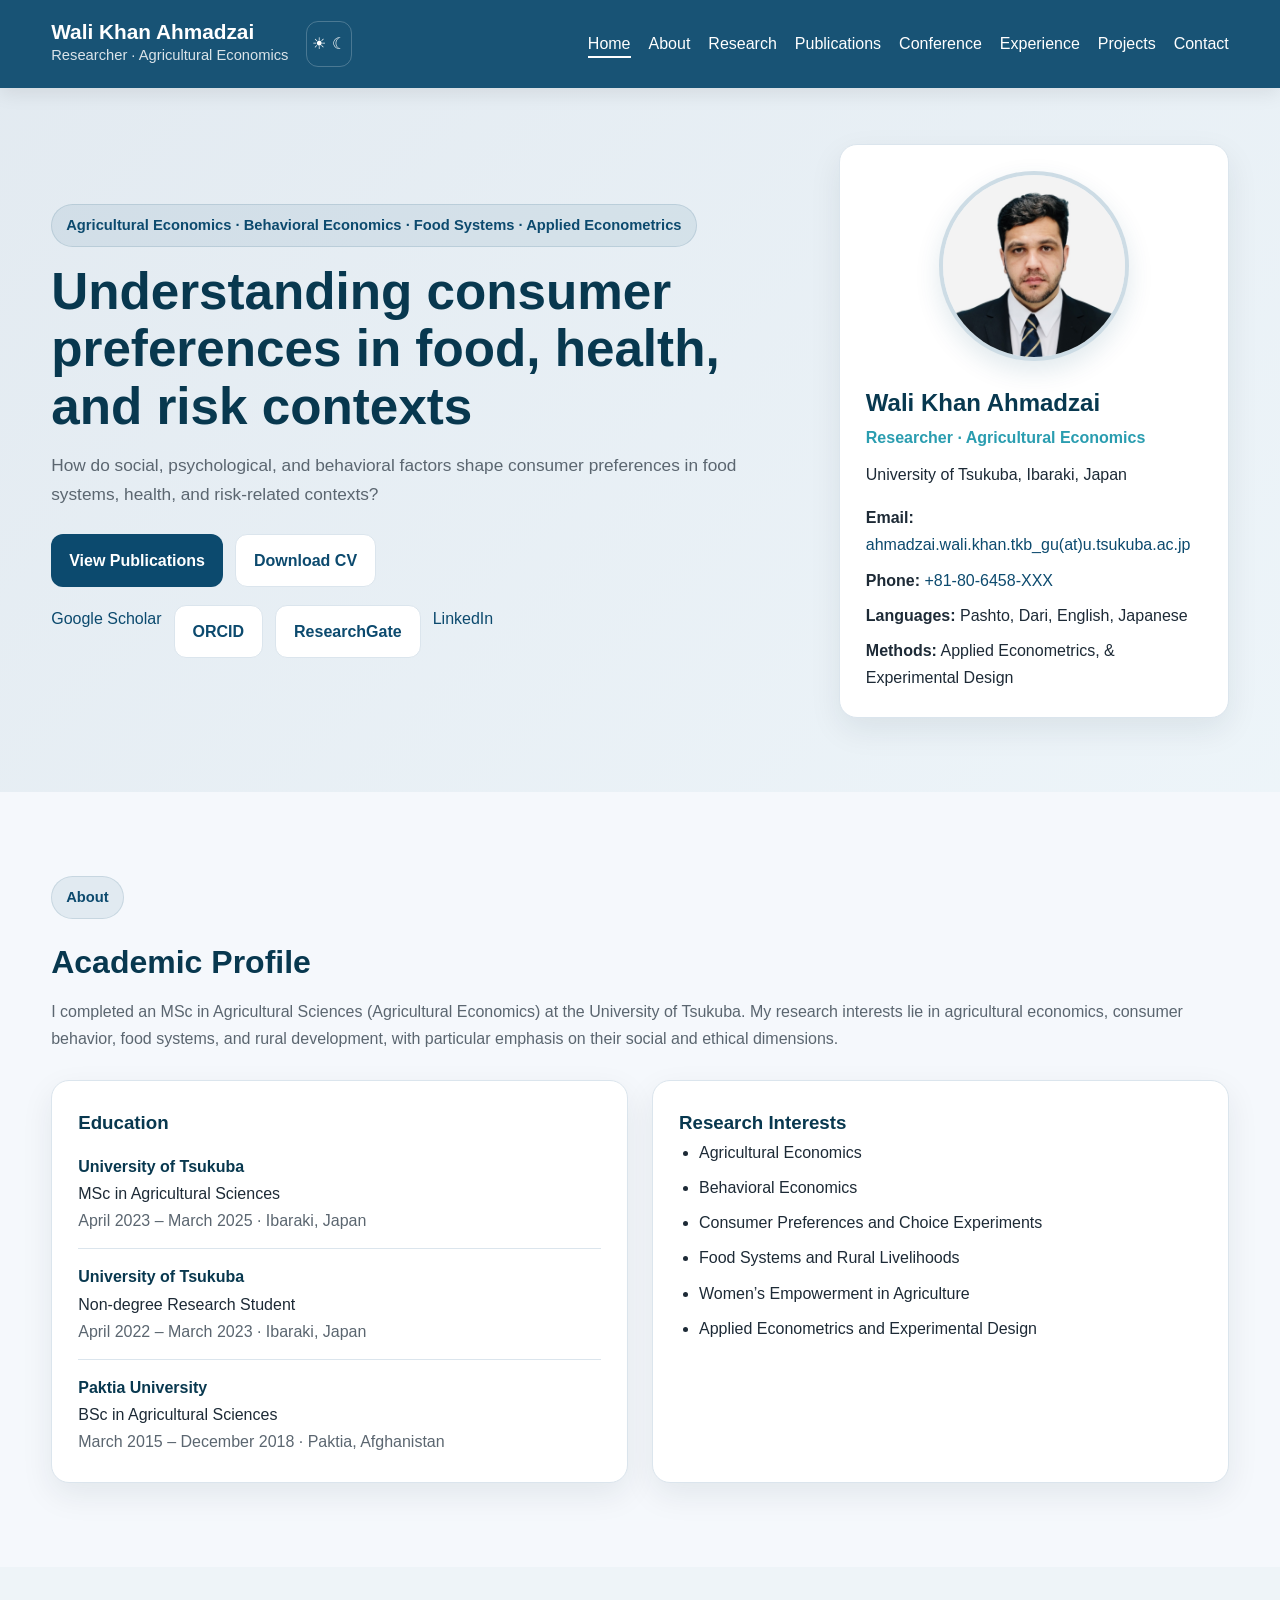
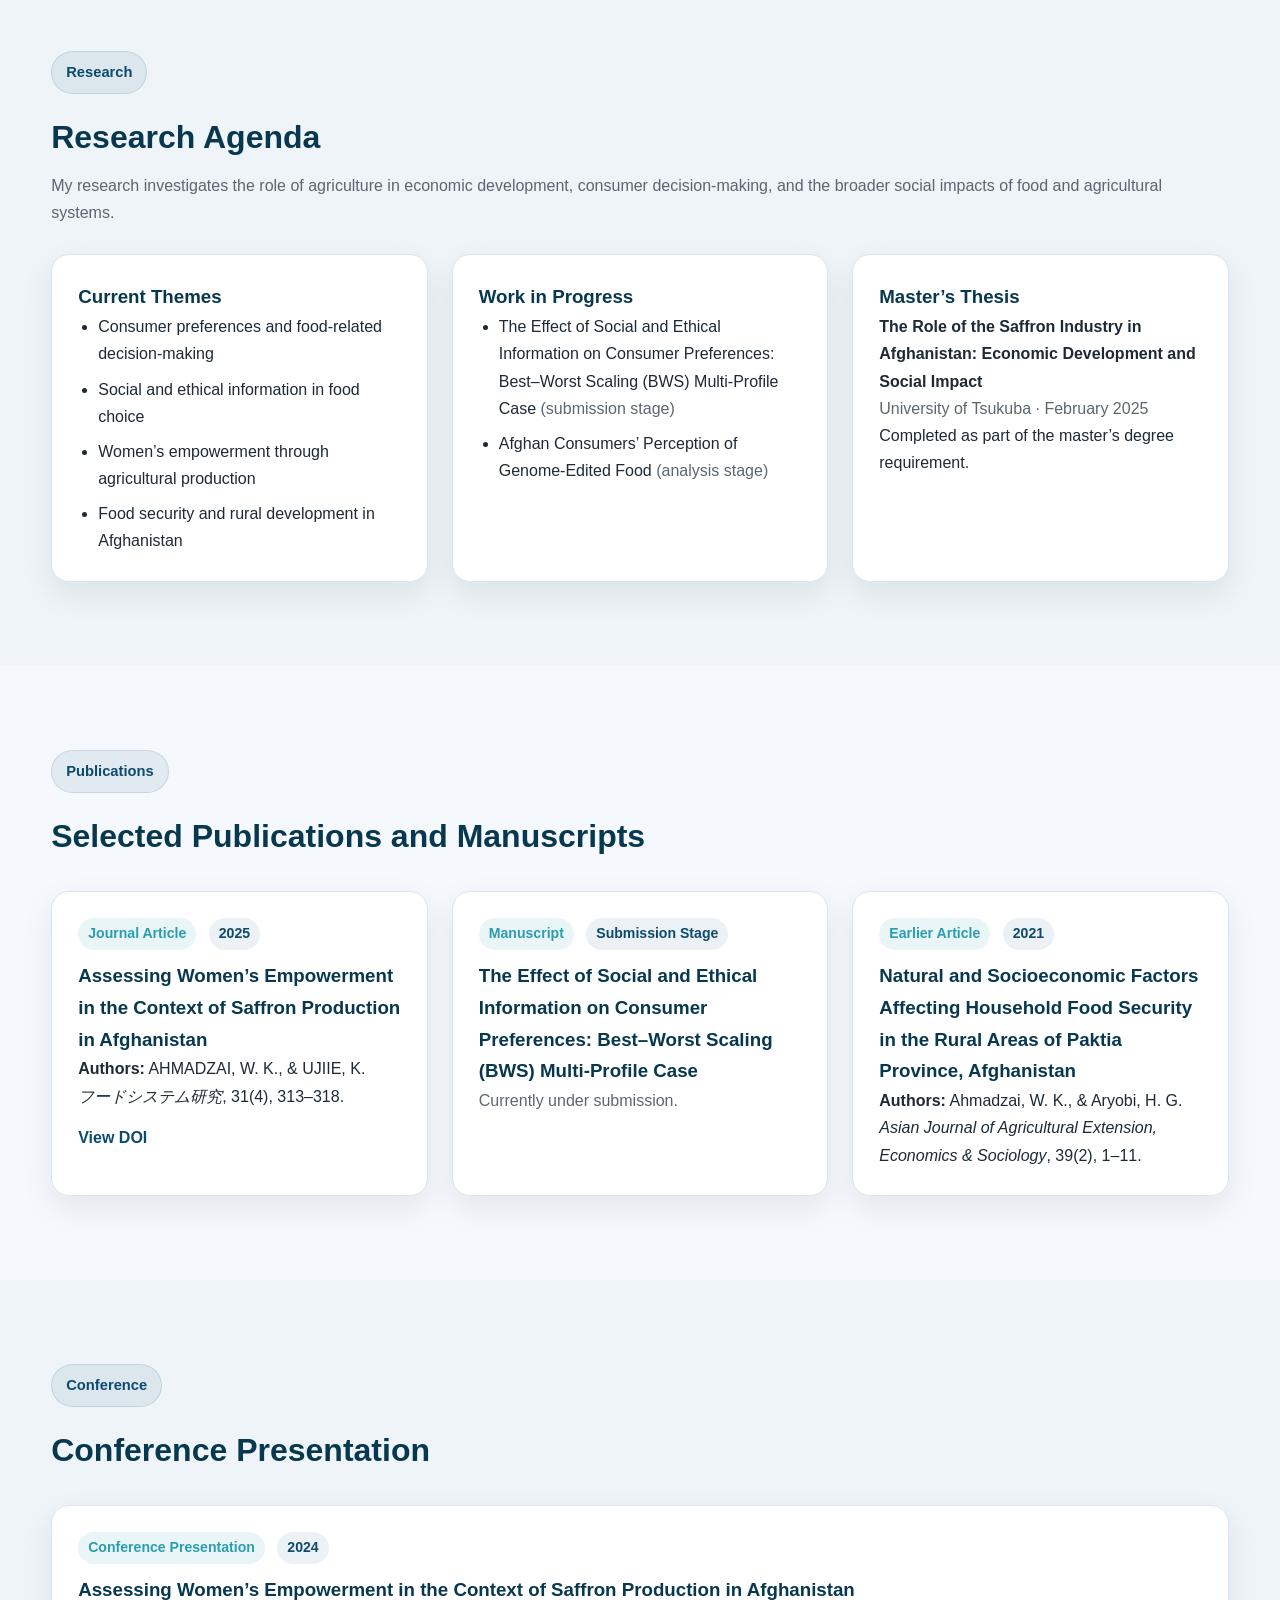
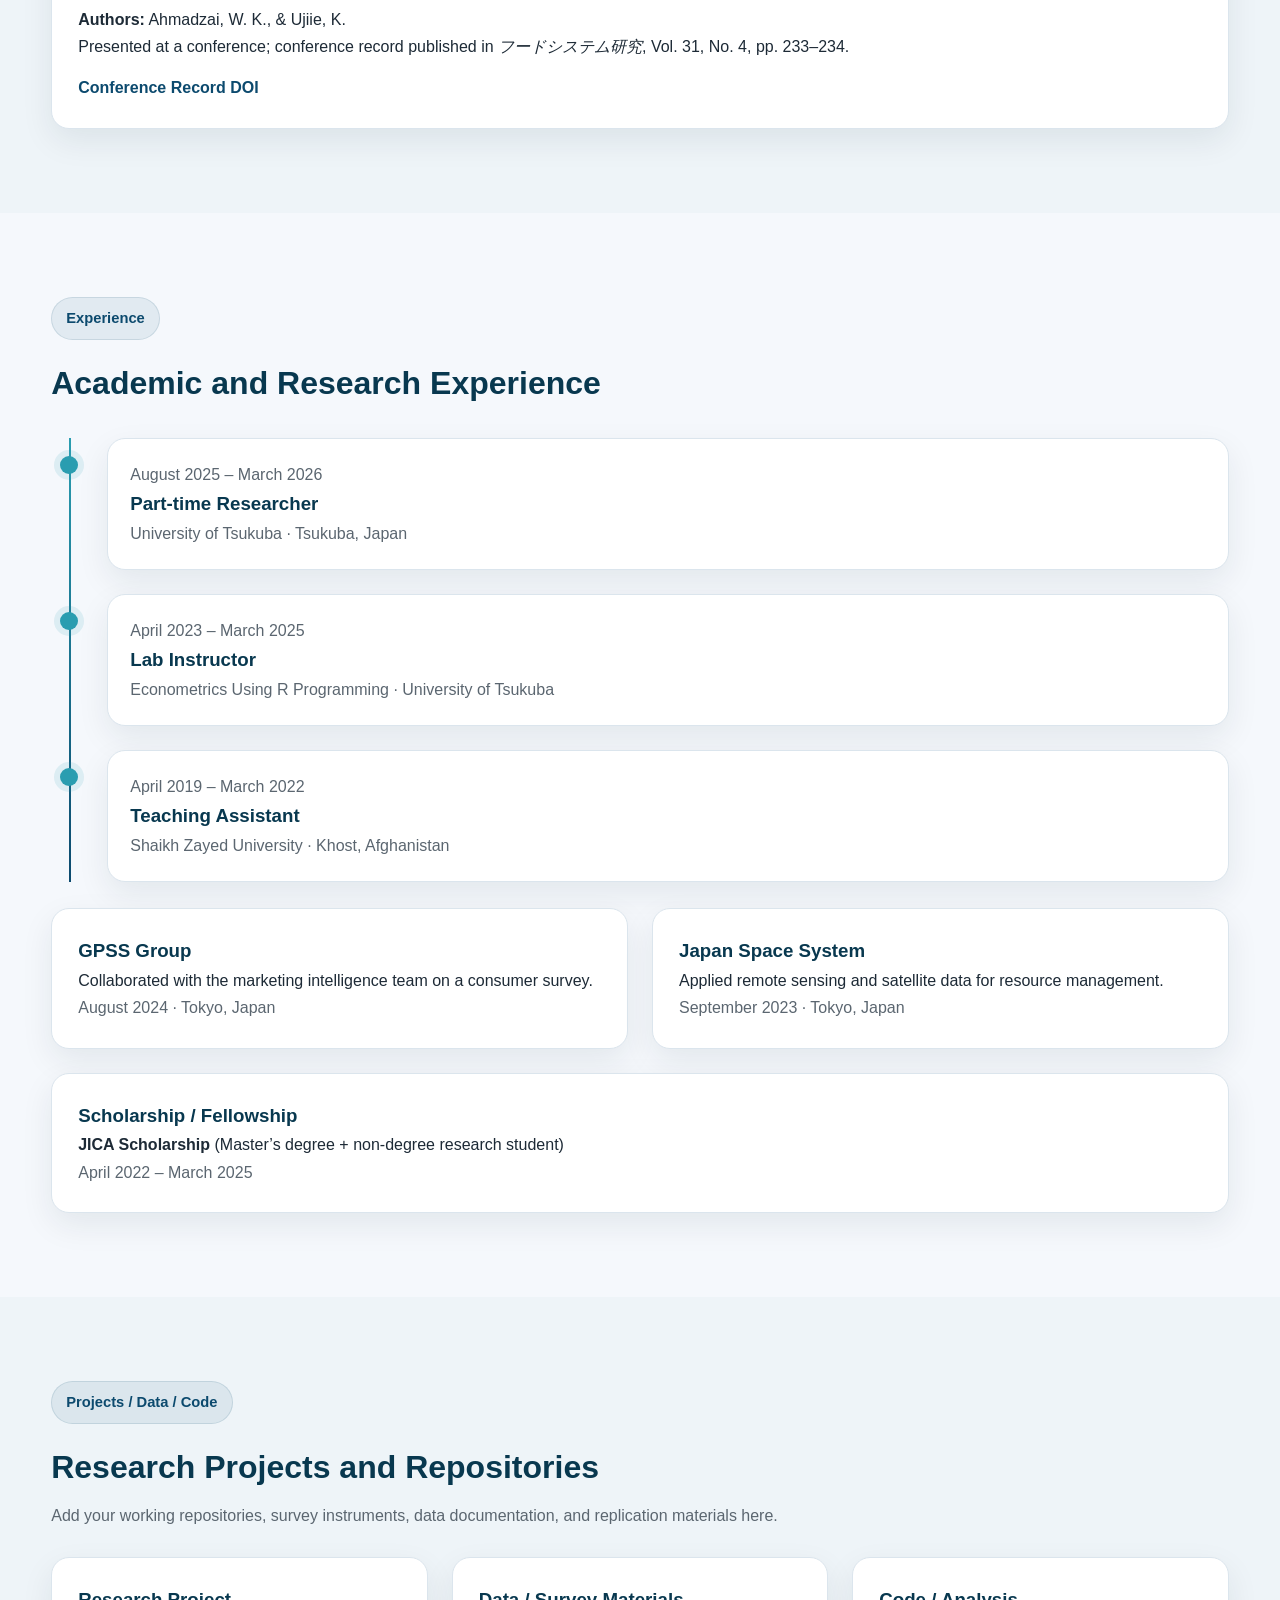
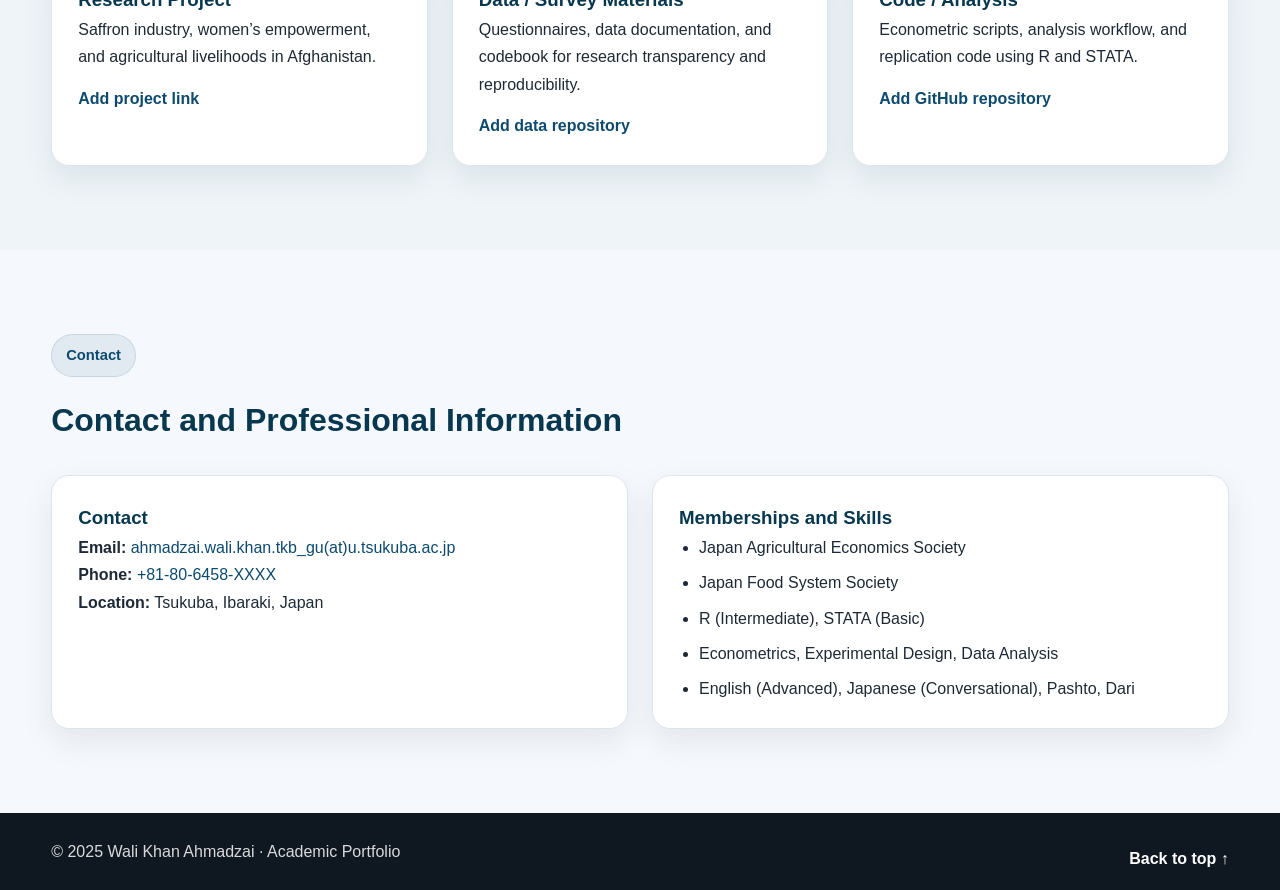
==== index.html @ 074e202f "Update index.html" ====
<!DOCTYPE html>
<html lang="en">
<head>
  <meta charset="UTF-8" />
  <meta name="viewport" content="width=device-width, initial-scale=1.0" />
  <meta name="description" content=" Academic portfolio of Wali Khan Ahmadzai, Researcher · Agricultural Economics." />
  <title>Wali Khan Ahmadzai | Academic Portfolio</title>
  <link rel="stylesheet" href="style.css" />
</head>
<body>
  <div id="scroll-progress"></div>

  <header id="main-header" class="site-header">
    <div class="container header-wrapper">
      <a href="#home" class="brand" id="homeBtn" aria-label="Go to top">
        <span class="brand-name">Wali Khan Ahmadzai</span>
        <span class="brand-subtitle">Researcher · Agricultural Economics</span>
      </a>

      <div class="header-actions">
        <button id="themeToggle" class="theme-toggle" aria-label="Toggle dark mode" title="Toggle dark mode">
          <span class="theme-icon theme-sun">☀</span>
          <span class="theme-icon theme-moon">☾</span>
        </button>

        <button class="menu-toggle" id="menuToggle" aria-label="Toggle menu" aria-expanded="false" aria-controls="mainNav">
          <span></span>
          <span></span>
          <span></span>
        </button>
      </div>

      <nav id="mainNav" class="main-nav" aria-label="Primary navigation">
        <ul>
          <li><a href="#home" class="nav-link active">Home</a></li>
          <li><a href="#about" class="nav-link">About</a></li>
          <li><a href="#research" class="nav-link">Research</a></li>
          <li><a href="#publications" class="nav-link">Publications</a></li>
          <li><a href="#conference" class="nav-link">Conference</a></li>
          <li><a href="#experience" class="nav-link">Experience</a></li>
          <li><a href="#projects" class="nav-link">Projects</a></li>
          <li><a href="#contact" class="nav-link">Contact</a></li>
        </ul>
      </nav>
    </div>
  </header>

  <main>
    <section id="home" class="hero section-offset">
      <div class="container hero-grid">
        <div class="hero-copy reveal-up">
          <span class="kicker">Agricultural Economics · Behavioral Economics · Food Systems · Applied Econometrics</span>
          <h1> Understanding consumer preferences in food, health, and risk contexts</h1>
          <p class="lead">
            How do social, psychological, and behavioral factors shape consumer preferences in food systems, health, and risk-related contexts?
          </p>

          <div class="hero-actions">
            <a href="#publications" class="btn btn-primary">View Publications</a>
            <a href="Ahmadzai_CV.pdf" class="btn btn-secondary" download>Download CV</a>
          </div>

          <div class="profile-links" aria-label="Academic profile links">
            <a href="#" class="https://scholar.google.com/citations?user=yPdG7nsAAAAJ&hl=en&oi=ao" target="_blank" rel="noopener">Google Scholar</a>
            <a href="#" class="profile-link" target="_blank" rel="noopener">ORCID</a>
            <a href="#" class="profile-link" target="_blank" rel="noopener">ResearchGate</a>
            <a href="#" class="https://www.linkedin.com/in/wali-khan-ahmadzai-b179961a2/?skipRedirect=true" target="_blank" rel="noopener">LinkedIn</a>
          </div>
        </div>

        <aside class="profile-card reveal-up delay-1">
          <div class="profile-photo-wrap">
            <img src="assets/Profile.png" alt="Portrait of Wali Khan Ahmadzai" class="profile-photo" />
          </div>

          <div class="profile-meta">
            <h2>Wali Khan Ahmadzai</h2>
            <p class="role">Researcher · Agricultural Economics</p>
            <p>University of Tsukuba, Ibaraki, Japan</p>

            <ul class="meta-list">
              <li><strong>Email:</strong> <a href="mailto:ahmadzai.wali.khan.tkb_gu@u.tsukuba.ac.jp">ahmadzai.wali.khan.tkb_gu(at)u.tsukuba.ac.jp</a></li>
              <li><strong>Phone:</strong> <a href="tel:+818064589072">+81-80-6458-XXX</a></li>
              <li><strong>Languages:</strong> Pashto, Dari, English, Japanese</li>
              <li><strong>Methods:</strong> Applied Econometrics, & Experimental Design</li>
            </ul>
          </div>
        </aside>
      </div>
    </section>

    <section id="about" class="section section-offset">
      <div class="container">
        <div class="section-heading reveal-up">
          <span class="kicker">About</span>
          <h2>Academic Profile</h2>
          <p>
            I completed an MSc in Agricultural Sciences (Agricultural Economics) at the University of Tsukuba. 
            My research interests lie in agricultural economics, consumer behavior, food systems, and rural development, with particular emphasis on their social and ethical dimensions.
          </p>
        </div>

        <div class="two-col">
          <article class="card reveal-up">
            <h3>Education</h3>
            <div class="timeline-item">
              <h4>University of Tsukuba</h4>
              <p>MSc in Agricultural Sciences</p>
              <span>April 2023 – March 2025 · Ibaraki, Japan</span>
            </div>
            <div class="timeline-item">
              <h4>University of Tsukuba</h4>
              <p>Non-degree Research Student</p>
              <span>April 2022 – March 2023 · Ibaraki, Japan</span>
            </div>
            <div class="timeline-item">
              <h4>Paktia University</h4>
              <p>BSc in Agricultural Sciences</p>
              <span>March 2015 – December 2018 · Paktia, Afghanistan</span>
            </div>
          </article>

          <article class="card reveal-up delay-1">
            <h3>Research Interests</h3>
            <ul class="styled-list">
              <li>Agricultural Economics</li>
              <li>Behavioral Economics</li>
              <li>Consumer Preferences and Choice Experiments</li>
              <li>Food Systems and Rural Livelihoods</li>
              <li>Women’s Empowerment in Agriculture</li>
              <li>Applied Econometrics and Experimental Design</li>
            </ul>
          </article>
        </div>
      </div>
    </section>

    <section id="research" class="section section-alt section-offset">
      <div class="container">
        <div class="section-heading reveal-up">
          <span class="kicker">Research</span>
          <h2>Research Agenda</h2>
          <p>
            My research investigates the role of agriculture in economic development, consumer decision-making, and the broader social impacts of food and agricultural systems.
          </p>
        </div>

        <div class="three-col">
          <article class="card reveal-up">
            <h3>Current Themes</h3>
            <ul class="styled-list">
              <li>Consumer preferences and food-related decision-making</li>
              <li>Social and ethical information in food choice</li>
              <li>Women’s empowerment through agricultural production</li>
              <li>Food security and rural development in Afghanistan</li>
            </ul>
          </article>

          <article class="card reveal-up delay-1">
            <h3>Work in Progress</h3>
            <ul class="styled-list">
              <li>The Effect of Social and Ethical Information on Consumer Preferences: Best–Worst Scaling (BWS) Multi‑Profile Case <span class="muted">(submission stage)</span></li>
              <li>Afghan Consumers’ Perception of Genome-Edited Food <span class="muted">(analysis stage)</span></li>
            </ul>
          </article>

          <article class="card reveal-up delay-2">
            <h3>Master’s Thesis</h3>
            <p><strong>The Role of the Saffron Industry in Afghanistan: Economic Development and Social Impact</strong></p>
            <p class="muted">University of Tsukuba · February 2025</p>
            <p>Completed as part of the master’s degree requirement.</p>
          </article>
        </div>
      </div>
    </section>

    <section id="publications" class="section section-offset">
      <div class="container">
        <div class="section-heading reveal-up">
          <span class="kicker">Publications</span>
          <h2>Selected Publications and Manuscripts</h2>
        </div>

        <div class="pub-grid">
          <article class="card publication-card reveal-up">
            <span class="pub-type">Journal Article</span>
            <span class="pub-year">2025</span>
            <h3>Assessing Women’s Empowerment in the Context of Saffron Production in Afghanistan</h3>
            <p><strong>Authors:</strong> AHMADZAI, W. K., &amp; UJIIE, K.</p>
            <p><em>フードシステム研究</em>, 31(4), 313–318.</p>
            <a href="https://doi.org/10.5874/jfsr.24.31.4_22" class="doi-link" target="_blank" rel="noopener">View DOI</a>
          </article>

          <article class="card publication-card reveal-up delay-1">
            <span class="pub-type">Manuscript</span>
            <span class="pub-year">Submission Stage</span>
            <h3>The Effect of Social and Ethical Information on Consumer Preferences: Best–Worst Scaling (BWS) Multi‑Profile Case</h3>
            <p class="muted">Currently under submission.</p>
          </article>

          <article class="card publication-card reveal-up delay-2">
            <span class="pub-type">Earlier Article</span>
            <span class="pub-year">2021</span>
            <h3>Natural and Socioeconomic Factors Affecting Household Food Security in the Rural Areas of Paktia Province, Afghanistan</h3>
            <p><strong>Authors:</strong> Ahmadzai, W. K., &amp; Aryobi, H. G.</p>
            <p><em>Asian Journal of Agricultural Extension, Economics &amp; Sociology</em>, 39(2), 1–11.</p>
          </article>
        </div>
      </div>
    </section>

    <section id="conference" class="section section-alt section-offset">
      <div class="container">
        <div class="section-heading reveal-up">
          <span class="kicker">Conference</span>
          <h2>Conference Presentation</h2>
        </div>

        <article class="card conference-card reveal-up">
          <span class="pub-type">Conference Presentation</span>
          <span class="pub-year">2024</span>
          <h3>Assessing Women’s Empowerment in the Context of Saffron Production in Afghanistan</h3>
          <p><strong>Authors:</strong> Ahmadzai, W. K., &amp; Ujiie, K.</p>
          <p>Presented at a conference; conference record published in <em>フードシステム研究</em>, Vol. 31, No. 4, pp. 233–234.</p>
          <a href="https://doi.org/10.5874/jfsr.24.31.4_index" class="doi-link" target="_blank" rel="noopener">Conference Record DOI</a>
        </article>
      </div>
    </section>

    <section id="experience" class="section section-offset">
      <div class="container">
        <div class="section-heading reveal-up">
          <span class="kicker">Experience</span>
          <h2>Academic and Research Experience</h2>
        </div>

        <div class="timeline-vertical">
          <article class="timeline-node reveal-up">
            <div class="timeline-dot"></div>
            <div class="timeline-content">
              <span class="date">August 2025 – March 2026</span>
              <h3>Part-time Researcher</h3>
              <p class="institution">University of Tsukuba · Tsukuba, Japan</p>
            </div>
          </article>

          <article class="timeline-node reveal-up delay-1">
            <div class="timeline-dot"></div>
            <div class="timeline-content">
              <span class="date">April 2023 – March 2025</span>
              <h3>Lab Instructor</h3>
              <p class="institution">Econometrics Using R Programming · University of Tsukuba</p>
            </div>
          </article>

          <article class="timeline-node reveal-up delay-2">
            <div class="timeline-dot"></div>
            <div class="timeline-content">
              <span class="date">April 2019 – March 2022</span>
              <h3>Teaching Assistant</h3>
              <p class="institution">Shaikh Zayed University · Khost, Afghanistan</p>
            </div>
          </article>
        </div>

        <div class="two-col internships">
          <article class="card reveal-up">
            <h3>GPSS Group</h3>
            <p>Collaborated with the marketing intelligence team on a consumer survey.</p>
            <span class="date">August 2024 · Tokyo, Japan</span>
          </article>
          <article class="card reveal-up delay-1">
            <h3>Japan Space System</h3>
            <p>Applied remote sensing and satellite data for resource management.</p>
            <span class="date">September 2023 · Tokyo, Japan</span>
          </article>
        </div>

        <div class="award-box card reveal-up">
          <h3>Scholarship / Fellowship</h3>
          <p><strong>JICA Scholarship</strong> (Master’s degree + non-degree research student)</p>
          <p class="muted">April 2022 – March 2025</p>
        </div>
      </div>
    </section>

    <section id="projects" class="section section-alt section-offset">
      <div class="container">
        <div class="section-heading reveal-up">
          <span class="kicker">Projects / Data / Code</span>
          <h2>Research Projects and Repositories</h2>
          <p>
            Add your working repositories, survey instruments, data documentation, and replication materials here.
          </p>
        </div>

        <div class="three-col">
          <article class="card project-card reveal-up">
            <h3>Research Project</h3>
            <p>Saffron industry, women’s empowerment, and agricultural livelihoods in Afghanistan.</p>
            <a href="#" class="inline-link">Add project link</a>
          </article>

          <article class="card project-card reveal-up delay-1">
            <h3>Data / Survey Materials</h3>
            <p>Questionnaires, data documentation, and codebook for research transparency and reproducibility.</p>
            <a href="#" class="inline-link">Add data repository</a>
          </article>

          <article class="card project-card reveal-up delay-2">
            <h3>Code / Analysis</h3>
            <p>Econometric scripts, analysis workflow, and replication code using R and STATA.</p>
            <a href="#" class="inline-link">Add GitHub repository</a>
          </article>
        </div>
      </div>
    </section>

    <section id="contact" class="section section-offset">
      <div class="container">
        <div class="section-heading reveal-up">
          <span class="kicker">Contact</span>
          <h2>Contact and Professional Information</h2>
        </div>

        <div class="two-col">
          <article class="card reveal-up">
            <h3>Contact</h3>
            <p><strong>Email:</strong> <a href="mailto:ahmadzai.wali.khan.tkb_gu(at)u.tsukuba.ac.jp">ahmadzai.wali.khan.tkb_gu(at)u.tsukuba.ac.jp</a></p>
            <p><strong>Phone:</strong> <a href="tel:+81806458XXXX">+81-80-6458-XXXX</a></p>
            <p><strong>Location:</strong> Tsukuba, Ibaraki, Japan</p>
          </article>

          <article class="card reveal-up delay-1">
            <h3>Memberships and Skills</h3>
            <ul class="styled-list">
              <li>Japan Agricultural Economics Society</li>
              <li>Japan Food System Society</li>
              <li>R (Intermediate), STATA (Basic)</li>
              <li>Econometrics, Experimental Design, Data Analysis</li>
              <li>English (Advanced), Japanese (Conversational), Pashto, Dari</li>
            </ul>
          </article>
        </div>
      </div>
    </section>
  </main>

  <footer class="site-footer">
    <div class="container footer-inner">
      <p>© 2025 Wali Khan Ahmadzai · Academic Portfolio</p>
      <a href="#home" class="back-to-top">Back to top ↑</a>
    </div>
  </footer>

  <script src="script.js"></script>
</body>
</html>
---- style.css ----
:root {
  --bg: #f5f8fc;
  --surface: #ffffff;
  --surface-alt: #eef4f8;
  --text: #1d2a36;
  --muted: #5b6670;
  --primary: #0c4a6e;
  --primary-dark: #08384f;
  --accent: #2a9db0;
  --border: #dbe5ed;
  --shadow: 0 12px 32px rgba(16, 35, 52, 0.08);
  --radius: 18px;
  --max-width: 1180px;
  --header-height: 88px;
}

body.dark-mode {
  --bg: #0d141b;
  --surface: #121d27;
  --surface-alt: #0f1821;
  --text: #e7edf3;
  --muted: #9db0bf;
  --primary: #6ec2d0;
  --primary-dark: #cbe7ec;
  --accent: #8fd9c7;
  --border: #22313d;
  --shadow: 0 14px 34px rgba(0, 0, 0, 0.24);
}

* {
  margin: 0;
  padding: 0;
  box-sizing: border-box;
}

html {
  scroll-behavior: smooth;
}

body {
  font-family: "Segoe UI", Arial, sans-serif;
  background: var(--bg);
  color: var(--text);
  line-height: 1.7;
  overflow-x: hidden;
  transition: background-color 0.25s ease, color 0.25s ease;
}

a {
  color: var(--primary);
  text-decoration: none;
}

a:hover {
  color: var(--accent);
}

img {
  max-width: 100%;
  display: block;
}

.container {
  width: min(92%, var(--max-width));
  margin-inline: auto;
}

#scroll-progress {
  position: fixed;
  top: 0;
  left: 0;
  height: 4px;
  width: 0;
  background: linear-gradient(90deg, var(--accent), var(--primary));
  z-index: 1300;
}

.site-header {
  position: sticky;
  top: 0;
  width: 100%;
  z-index: 1200;
  background: rgba(12, 74, 110, 0.95);
  backdrop-filter: blur(10px);
  box-shadow: 0 6px 18px rgba(0, 0, 0, 0.08);
  transition: transform 0.35s ease, background-color 0.25s ease;
}

body.dark-mode .site-header {
  background: rgba(10, 18, 25, 0.92);
}

.header-wrapper {
  min-height: var(--header-height);
  display: grid;
  grid-template-columns: auto 1fr auto;
  align-items: center;
  gap: 18px;
}

.brand {
  display: inline-flex;
  flex-direction: column;
  color: #fff;
  min-width: 0;
}

.brand:hover {
  color: #fff;
}

.brand-name {
  font-size: 1.3rem;
  font-weight: 700;
  line-height: 1.15;
}

.brand-subtitle {
  font-size: 0.92rem;
  opacity: 0.84;
}

.header-actions {
  display: flex;
  align-items: center;
  gap: 10px;
}

.theme-toggle,
.menu-toggle {
  width: 46px;
  height: 46px;
  border: 1px solid rgba(255, 255, 255, 0.22);
  border-radius: 12px;
  background: transparent;
  color: #fff;
  cursor: pointer;
}

.theme-toggle {
  display: inline-flex;
  align-items: center;
  justify-content: center;
  gap: 6px;
}

.theme-icon {
  font-size: 1rem;
  line-height: 1;
}

.menu-toggle {
  display: none;
  flex-direction: column;
  align-items: center;
  justify-content: center;
  gap: 4px;
}

.menu-toggle span {
  width: 20px;
  height: 2px;
  background: #fff;
  border-radius: 999px;
}

.main-nav {
  justify-self: end;
}

.main-nav ul {
  display: flex;
  list-style: none;
  gap: 18px;
  flex-wrap: wrap;
  align-items: center;
}

.main-nav a {
  color: #fff;
  font-weight: 500;
  padding-bottom: 4px;
  position: relative;
}

.main-nav a::after {
  content: "";
  position: absolute;
  left: 0;
  bottom: -2px;
  width: 0;
  height: 2px;
  background: #fff;
  transition: width 0.25s ease;
}

.main-nav a:hover::after,
.main-nav a.active::after {
  width: 100%;
}

.section-offset {
  scroll-margin-top: calc(var(--header-height) + 18px);
}

.hero {
  padding: 56px 0 74px;
  background: linear-gradient(135deg, rgba(12, 74, 110, 0.08), rgba(42, 157, 176, 0.04));
}

body.dark-mode .hero {
  background: linear-gradient(135deg, rgba(110, 194, 208, 0.08), rgba(143, 217, 199, 0.05));
}

.hero-grid {
  display: grid;
  grid-template-columns: minmax(0, 1.45fr) minmax(300px, 390px);
  gap: 32px;
  align-items: center;
}

.kicker {
  display: inline-block;
  margin-bottom: 16px;
  padding: 8px 14px;
  border-radius: 999px;
  background: rgba(12, 74, 110, 0.08);
  color: var(--primary);
  border: 1px solid rgba(12, 74, 110, 0.12);
  font-size: 0.92rem;
  font-weight: 600;
}

body.dark-mode .kicker {
  background: rgba(110, 194, 208, 0.09);
  border-color: rgba(110, 194, 208, 0.18);
}

.hero h1 {
  font-size: clamp(2.05rem, 4vw, 3.45rem);
  line-height: 1.12;
  color: var(--primary-dark);
  margin-bottom: 16px;
}

.lead {
  font-size: 1.08rem;
  color: var(--muted);
  max-width: 720px;
}

.hero-actions,
.profile-links {
  display: flex;
  flex-wrap: wrap;
  gap: 12px;
}

.hero-actions {
  margin-top: 24px;
}

.profile-links {
  margin-top: 18px;
}

.btn,
.profile-link {
  display: inline-flex;
  align-items: center;
  justify-content: center;
  padding: 12px 18px;
  border-radius: 12px;
  font-weight: 600;
  transition: transform 0.2s ease, background-color 0.2s ease, color 0.2s ease, border-color 0.2s ease;
}

.btn:hover,
.profile-link:hover {
  transform: translateY(-2px);
}

.btn-primary {
  background: var(--primary);
  color: #fff;
}

.btn-primary:hover {
  background: var(--primary-dark);
  color: #fff;
}

.btn-secondary,
.profile-link {
  background: var(--surface);
  color: var(--primary);
  border: 1px solid var(--border);
}

.profile-card,
.card,
.timeline-content,
.award-box {
  background: var(--surface);
  border: 1px solid var(--border);
  border-radius: var(--radius);
  box-shadow: var(--shadow);
}

.profile-card {
  padding: 26px;
}

.profile-photo-wrap {
  width: 190px;
  height: 190px;
  border-radius: 50%;
  overflow: hidden;
  margin-inline: auto;
  margin-bottom: 22px;
  border: 4px solid rgba(12, 74, 110, 0.12);
  box-shadow: 0 10px 26px rgba(12, 74, 110, 0.12);
  background: #e8f0f6;
}

.profile-photo {
  width: 100%;
  height: 100%;
  object-fit: cover;
  object-position: center;
}

.profile-meta h2,
.card h3,
.card h4,
.timeline-content h3,
.section-heading h2 {
  color: var(--primary-dark);
}

.role {
  color: var(--accent);
  font-weight: 600;
  margin-bottom: 10px;
}

.meta-list {
  list-style: none;
  margin-top: 16px;
}

.meta-list li + li {
  margin-top: 8px;
}

.section {
  padding: 84px 0;
}

.section-alt {
  background: var(--surface-alt);
}

.section-heading {
  margin-bottom: 28px;
}

.section-heading h2 {
  font-size: 2rem;
  margin-bottom: 8px;
}

.section-heading p,
.muted,
.institution,
.date,
.timeline-item span {
  color: var(--muted);
}

.two-col {
  display: grid;
  grid-template-columns: repeat(2, minmax(0, 1fr));
  gap: 24px;
}

.three-col {
  display: grid;
  grid-template-columns: repeat(3, minmax(0, 1fr));
  gap: 24px;
}

.card,
.award-box {
  padding: 26px;
}

.timeline-item {
  padding: 14px 0;
  border-bottom: 1px solid var(--border);
}

.timeline-item:last-child {
  border-bottom: none;
  padding-bottom: 0;
}

.styled-list {
  padding-left: 20px;
}

.styled-list li + li {
  margin-top: 8px;
}

.pub-grid {
  display: grid;
  grid-template-columns: repeat(3, minmax(0, 1fr));
  gap: 24px;
}

.publication-card,
.conference-card,
.project-card {
  position: relative;
  overflow: hidden;
}

.pub-type,
.pub-year {
  display: inline-block;
  margin-bottom: 10px;
  padding: 4px 10px;
  border-radius: 999px;
  font-size: 0.88rem;
  font-weight: 700;
}

.pub-type {
  background: rgba(42, 157, 176, 0.1);
  color: var(--accent);
  margin-right: 8px;
}

.pub-year {
  background: rgba(12, 74, 110, 0.08);
  color: var(--primary);
}

.doi-link,
.inline-link,
.back-to-top {
  display: inline-flex;
  align-items: center;
  gap: 6px;
  margin-top: 14px;
  font-weight: 600;
}

.timeline-vertical {
  position: relative;
  display: grid;
  gap: 24px;
  margin-top: 10px;
}

.timeline-vertical::before {
  content: "";
  position: absolute;
  left: 18px;
  top: 0;
  bottom: 0;
  width: 2px;
  background: linear-gradient(180deg, var(--accent), var(--primary));
}

.timeline-node {
  position: relative;
  display: grid;
  grid-template-columns: 38px 1fr;
  gap: 18px;
  align-items: start;
}

.timeline-dot {
  width: 18px;
  height: 18px;
  border-radius: 50%;
  background: var(--accent);
  margin-top: 18px;
  margin-left: 9px;
  box-shadow: 0 0 0 6px rgba(42, 157, 176, 0.12);
}

.timeline-content {
  padding: 22px;
}

.internships {
  margin-top: 26px;
}

.award-box {
  margin-top: 24px;
}

.site-footer {
  background: #0f1720;
  color: rgba(255, 255, 255, 0.84);
  width: 100%;
}

body.dark-mode .site-footer {
  background: #091015;
}

.footer-inner {
  min-height: 76px;
  display: flex;
  align-items: center;
  justify-content: space-between;
  gap: 16px;
  flex-wrap: wrap;
  padding: 18px 0;
}

.back-to-top {
  color: #fff;
}

.reveal-up {
  opacity: 0;
  transform: translateY(28px);
  transition: opacity 0.7s ease, transform 0.7s ease;
}

.reveal-up.visible {
  opacity: 1;
  transform: translateY(0);
}

.delay-1 { transition-delay: 0.08s; }
.delay-2 { transition-delay: 0.16s; }

@media (max-width: 1100px) {
  .pub-grid,
  .three-col {
    grid-template-columns: repeat(2, minmax(0, 1fr));
  }
}

@media (max-width: 980px) {
  .header-wrapper {
    grid-template-columns: auto auto auto;
  }

  .hero-grid,
  .two-col,
  .three-col,
  .pub-grid {
    grid-template-columns: 1fr;
  }

  .main-nav {
    position: absolute;
    top: 100%;
    left: 0;
    right: 0;
    background: var(--primary);
    border-top: 1px solid rgba(255, 255, 255, 0.1);
    display: none;
    padding: 12px 0 16px;
  }

  body.dark-mode .main-nav {
    background: #0b151d;
  }

  .main-nav.open {
    display: block;
  }

  .main-nav ul {
    flex-direction: column;
    align-items: flex-start;
    width: min(92%, var(--max-width));
    margin-inline: auto;
    gap: 14px;
  }

  .menu-toggle {
    display: inline-flex;
  }
}

@media (max-width: 640px) {
  :root {
    --header-height: 78px;
  }

  .hero {
    padding: 38px 0 54px;
  }

  .section {
    padding: 68px 0;
  }

  .brand-name {
    font-size: 1.05rem;
  }

  .brand-subtitle {
    font-size: 0.8rem;
  }

  .profile-photo-wrap {
    width: 155px;
    height: 155px;
  }

  .footer-inner {
    justify-content: center;
    text-align: center;
  }

  .timeline-vertical::before {
    left: 15px;
  }

  .timeline-node {
    grid-template-columns: 30px 1fr;
    gap: 14px;
  }

  .timeline-dot {
    margin-left: 6px;
  }
}
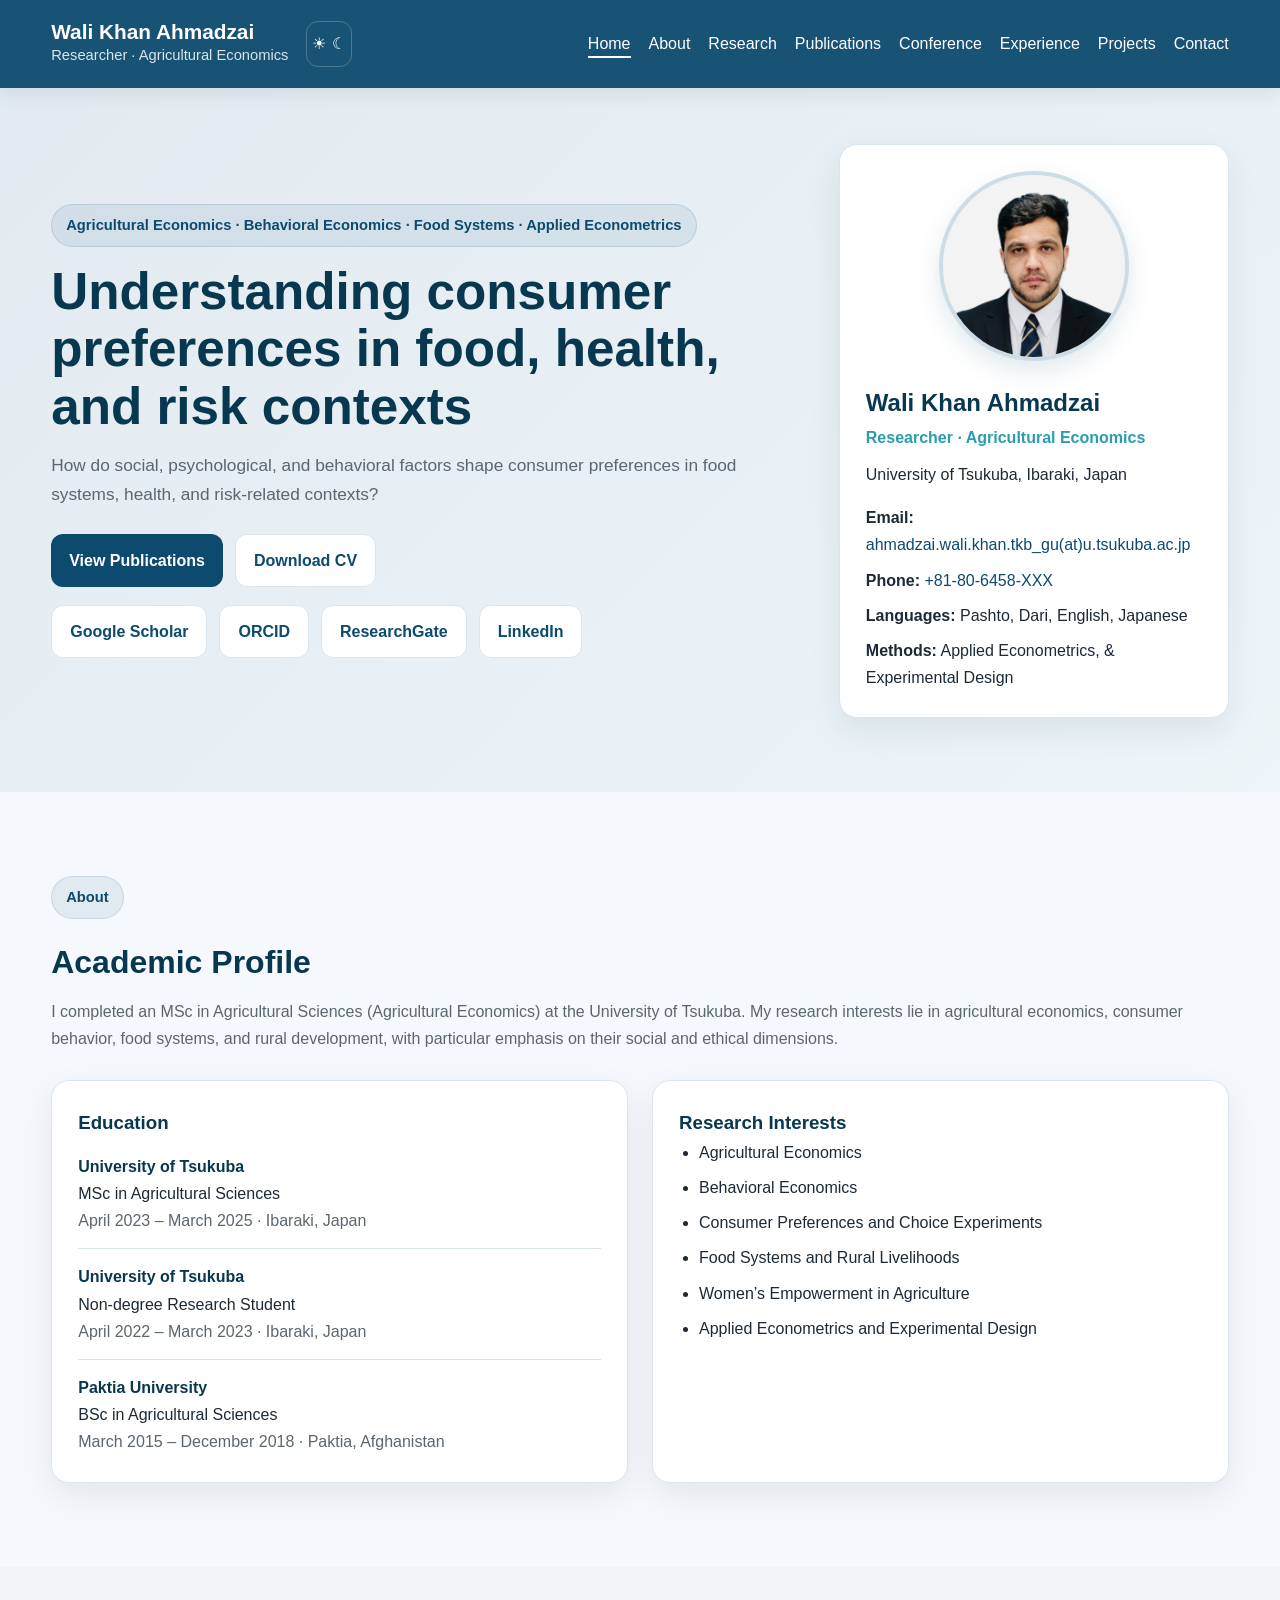
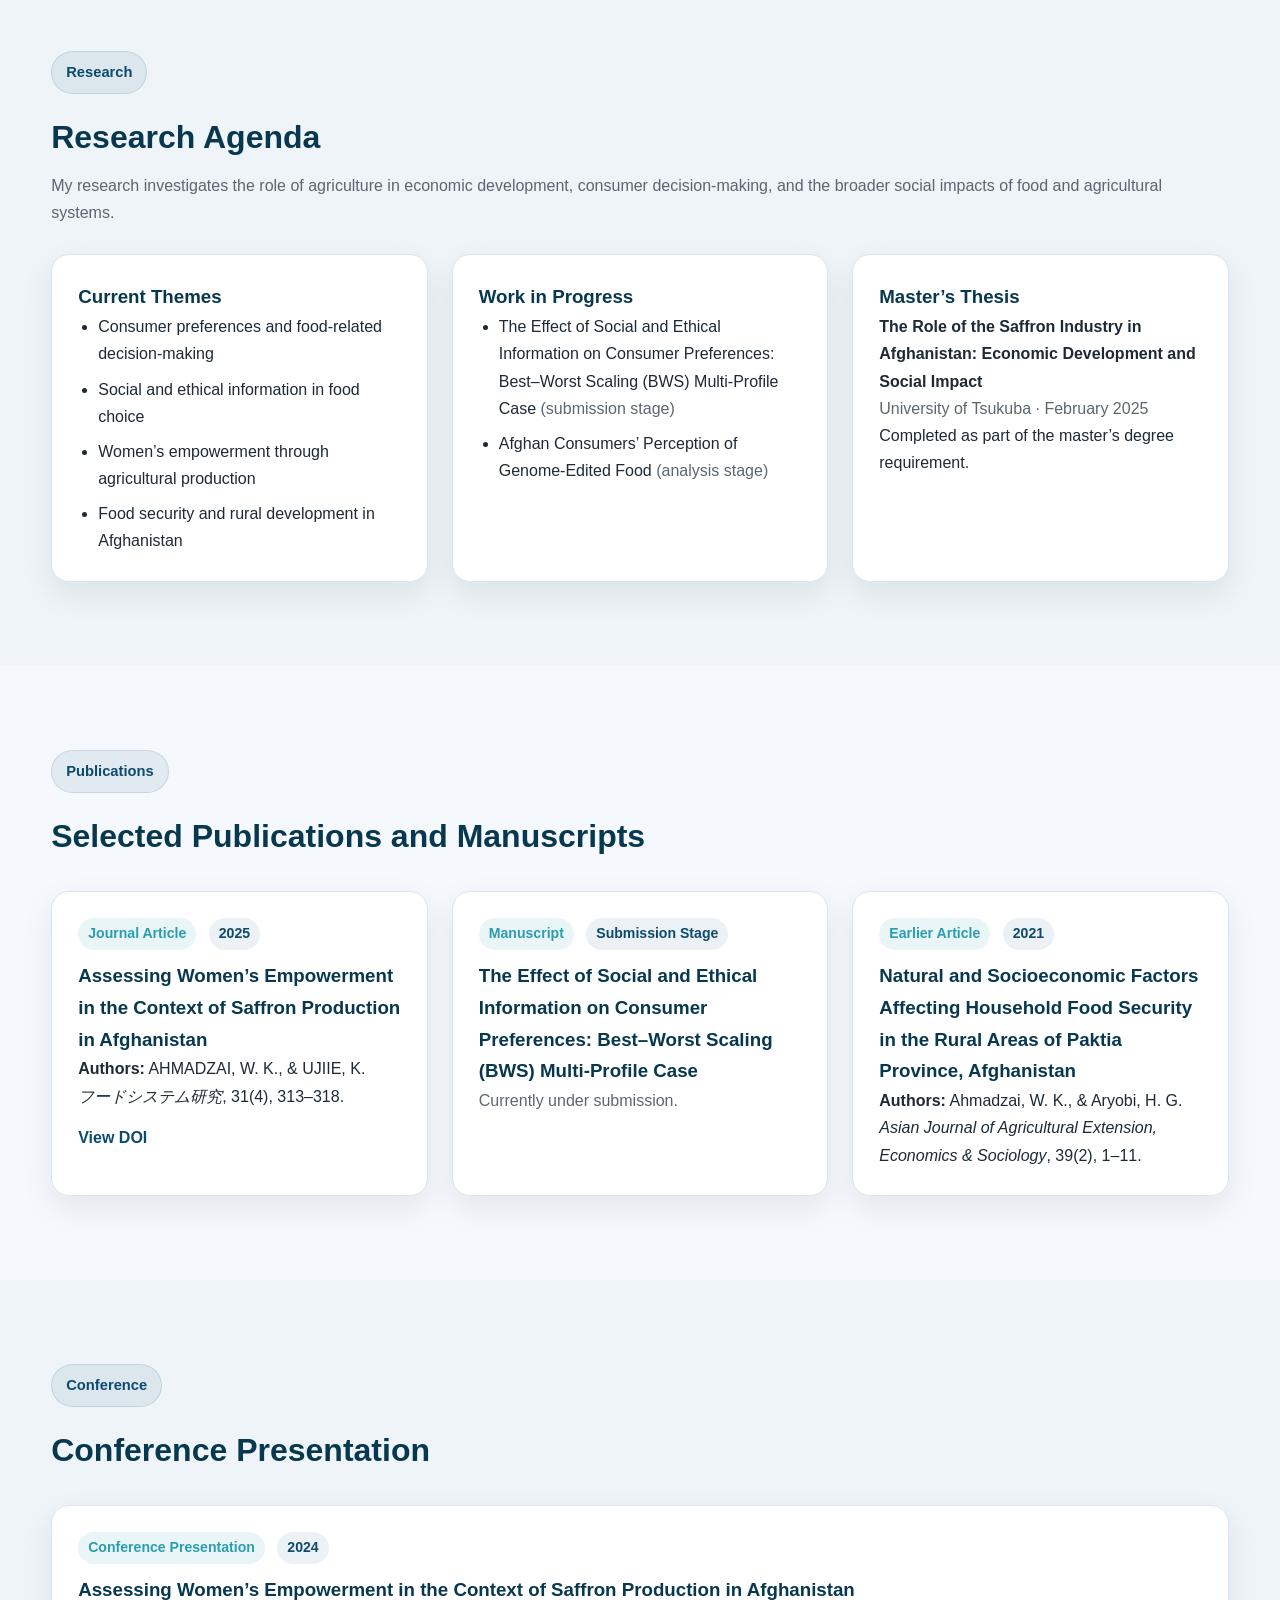
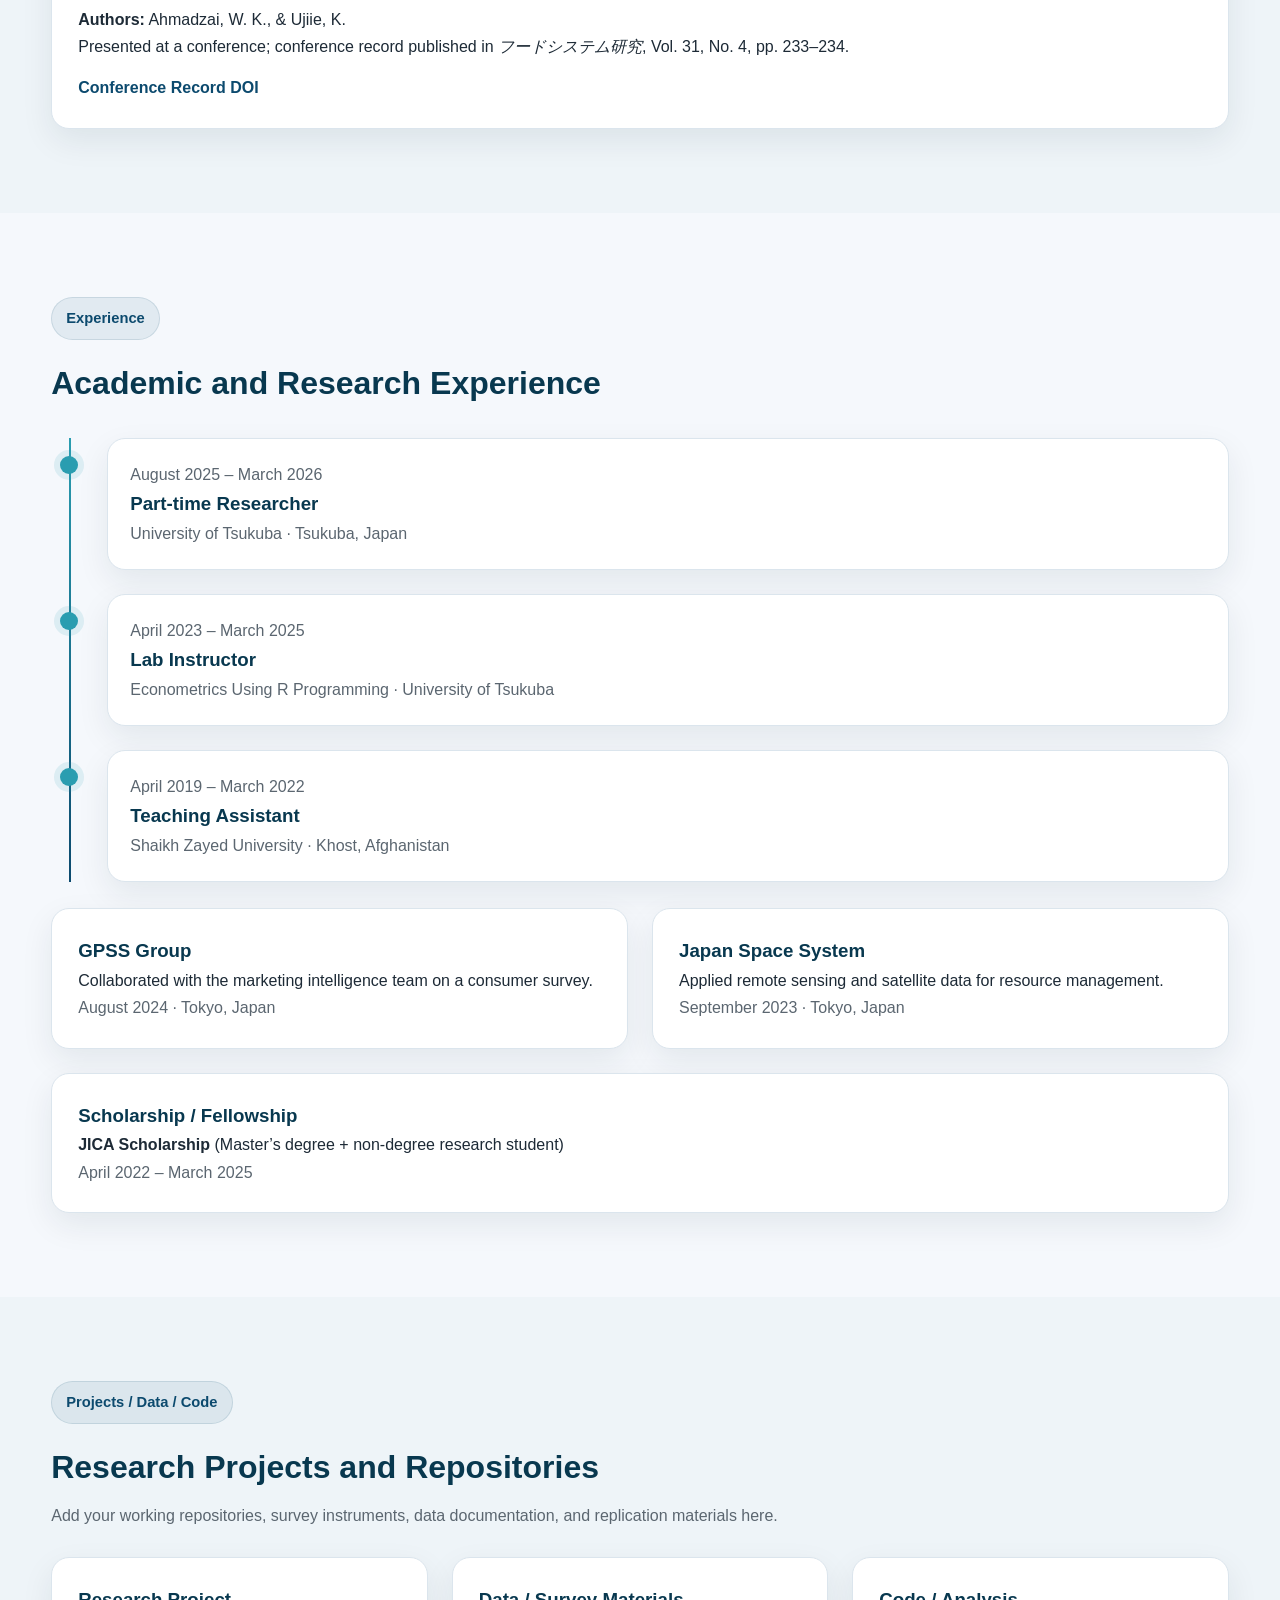
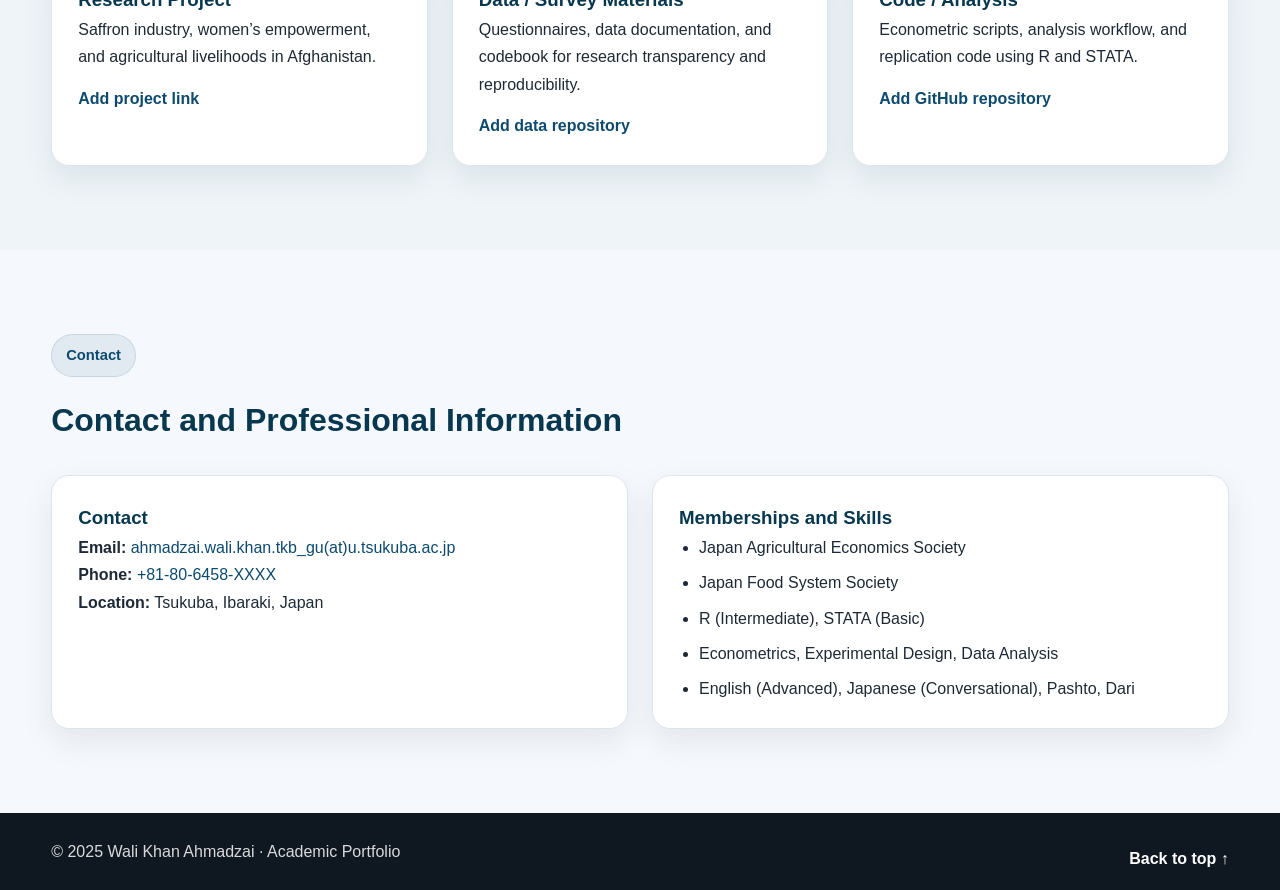
==== commit 955b0af5: "Update index.html" ====
--- a/index.html
+++ b/index.html
@@ -61,10 +61,10 @@
           </div>
 
           <div class="profile-links" aria-label="Academic profile links">
-            <a href="#" class="https://scholar.google.com/citations?user=yPdG7nsAAAAJ&hl=en&oi=ao" target="_blank" rel="noopener">Google Scholar</a>
+            <a href="#" class="profile-link" target="_blank" rel="noopener">Google Scholar</a>
             <a href="#" class="profile-link" target="_blank" rel="noopener">ORCID</a>
             <a href="#" class="profile-link" target="_blank" rel="noopener">ResearchGate</a>
-            <a href="#" class="https://www.linkedin.com/in/wali-khan-ahmadzai-b179961a2/?skipRedirect=true" target="_blank" rel="noopener">LinkedIn</a>
+            <a href="#" class="profile-link" target="_blank" rel="noopener">LinkedIn</a>
           </div>
         </div>
 
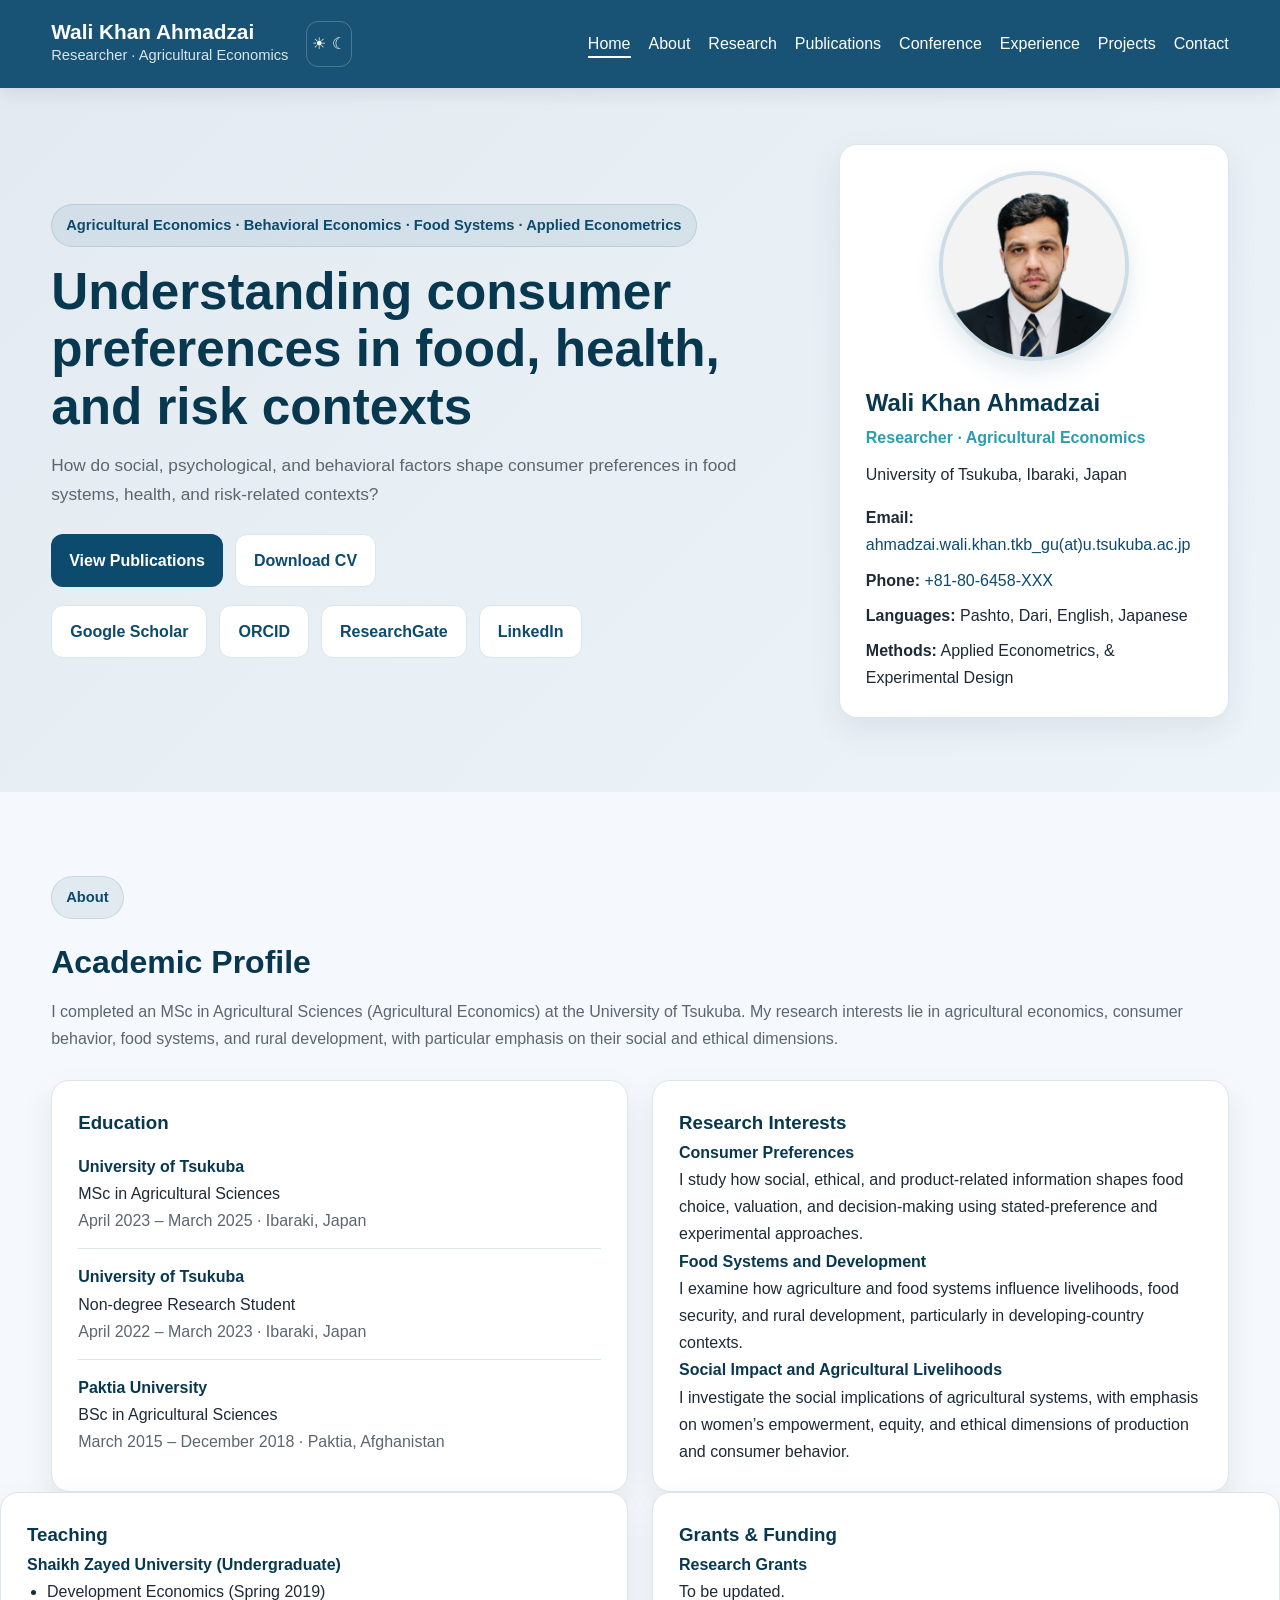
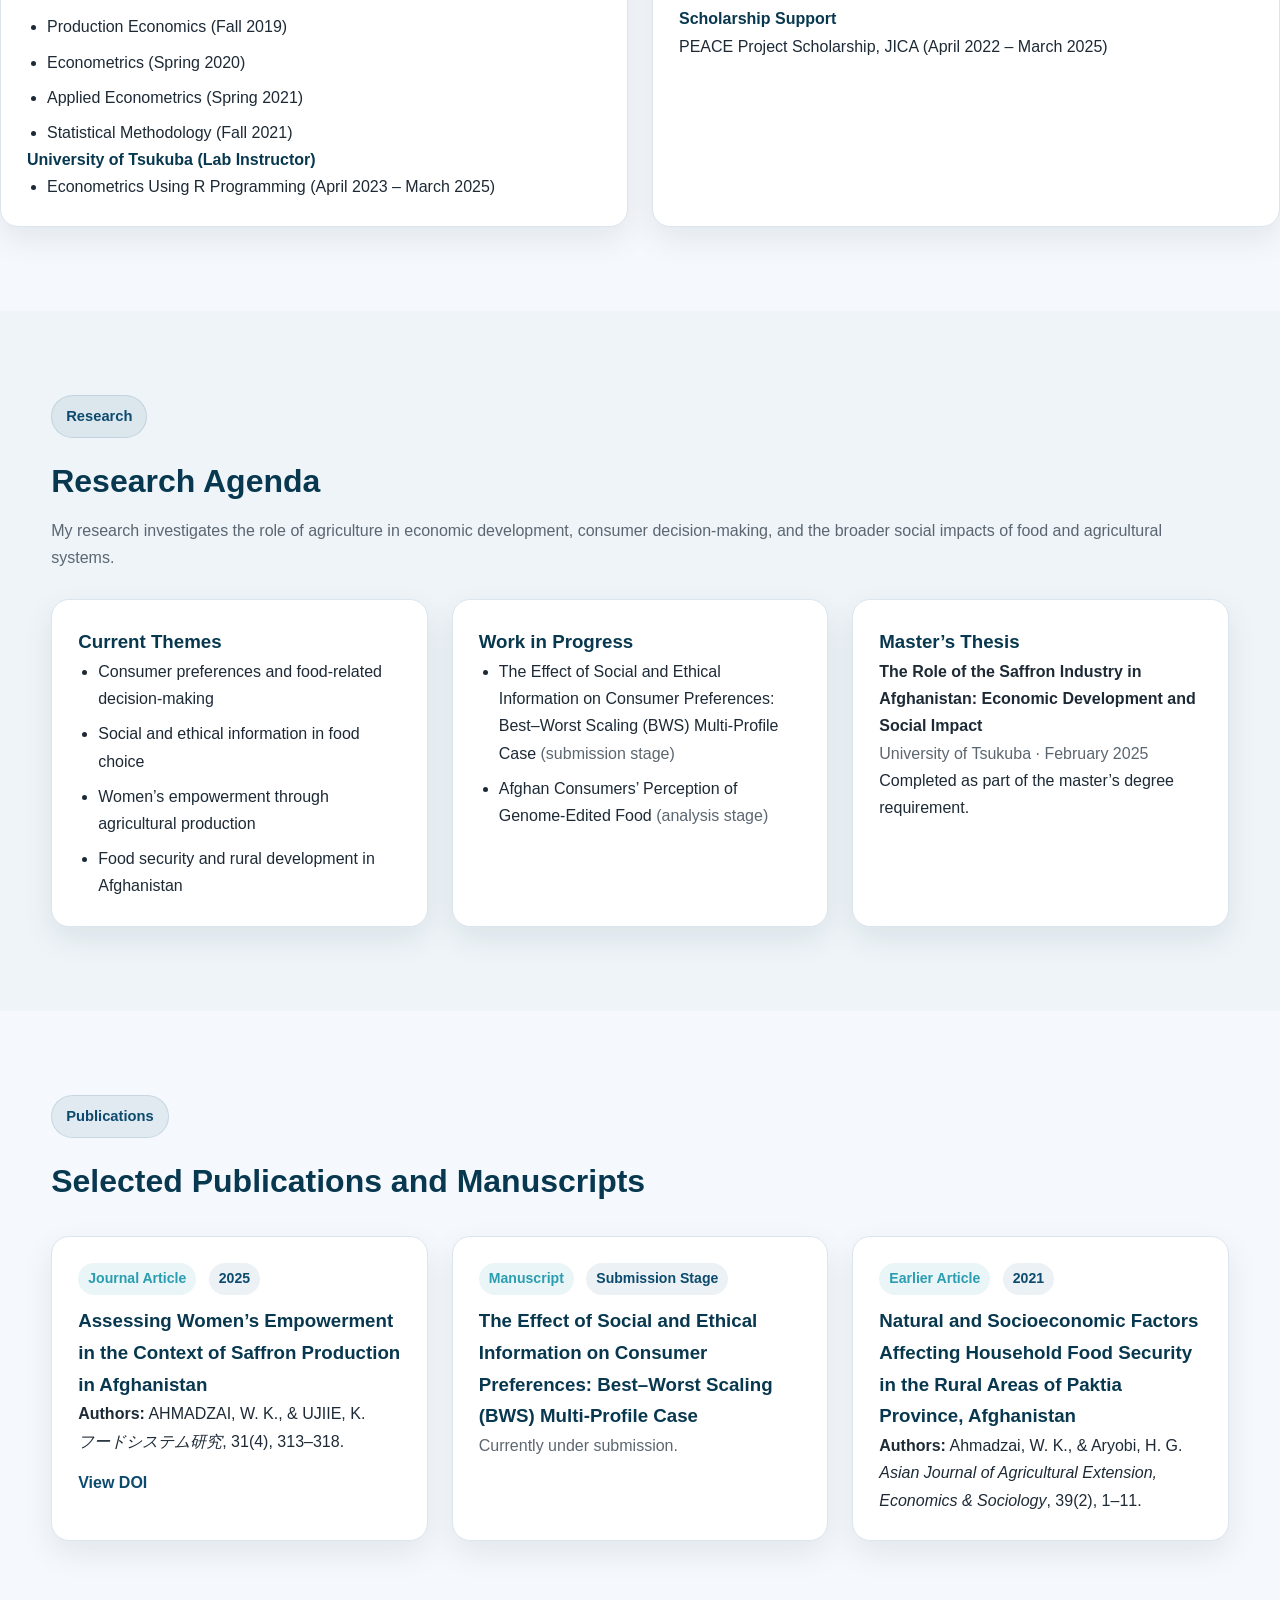
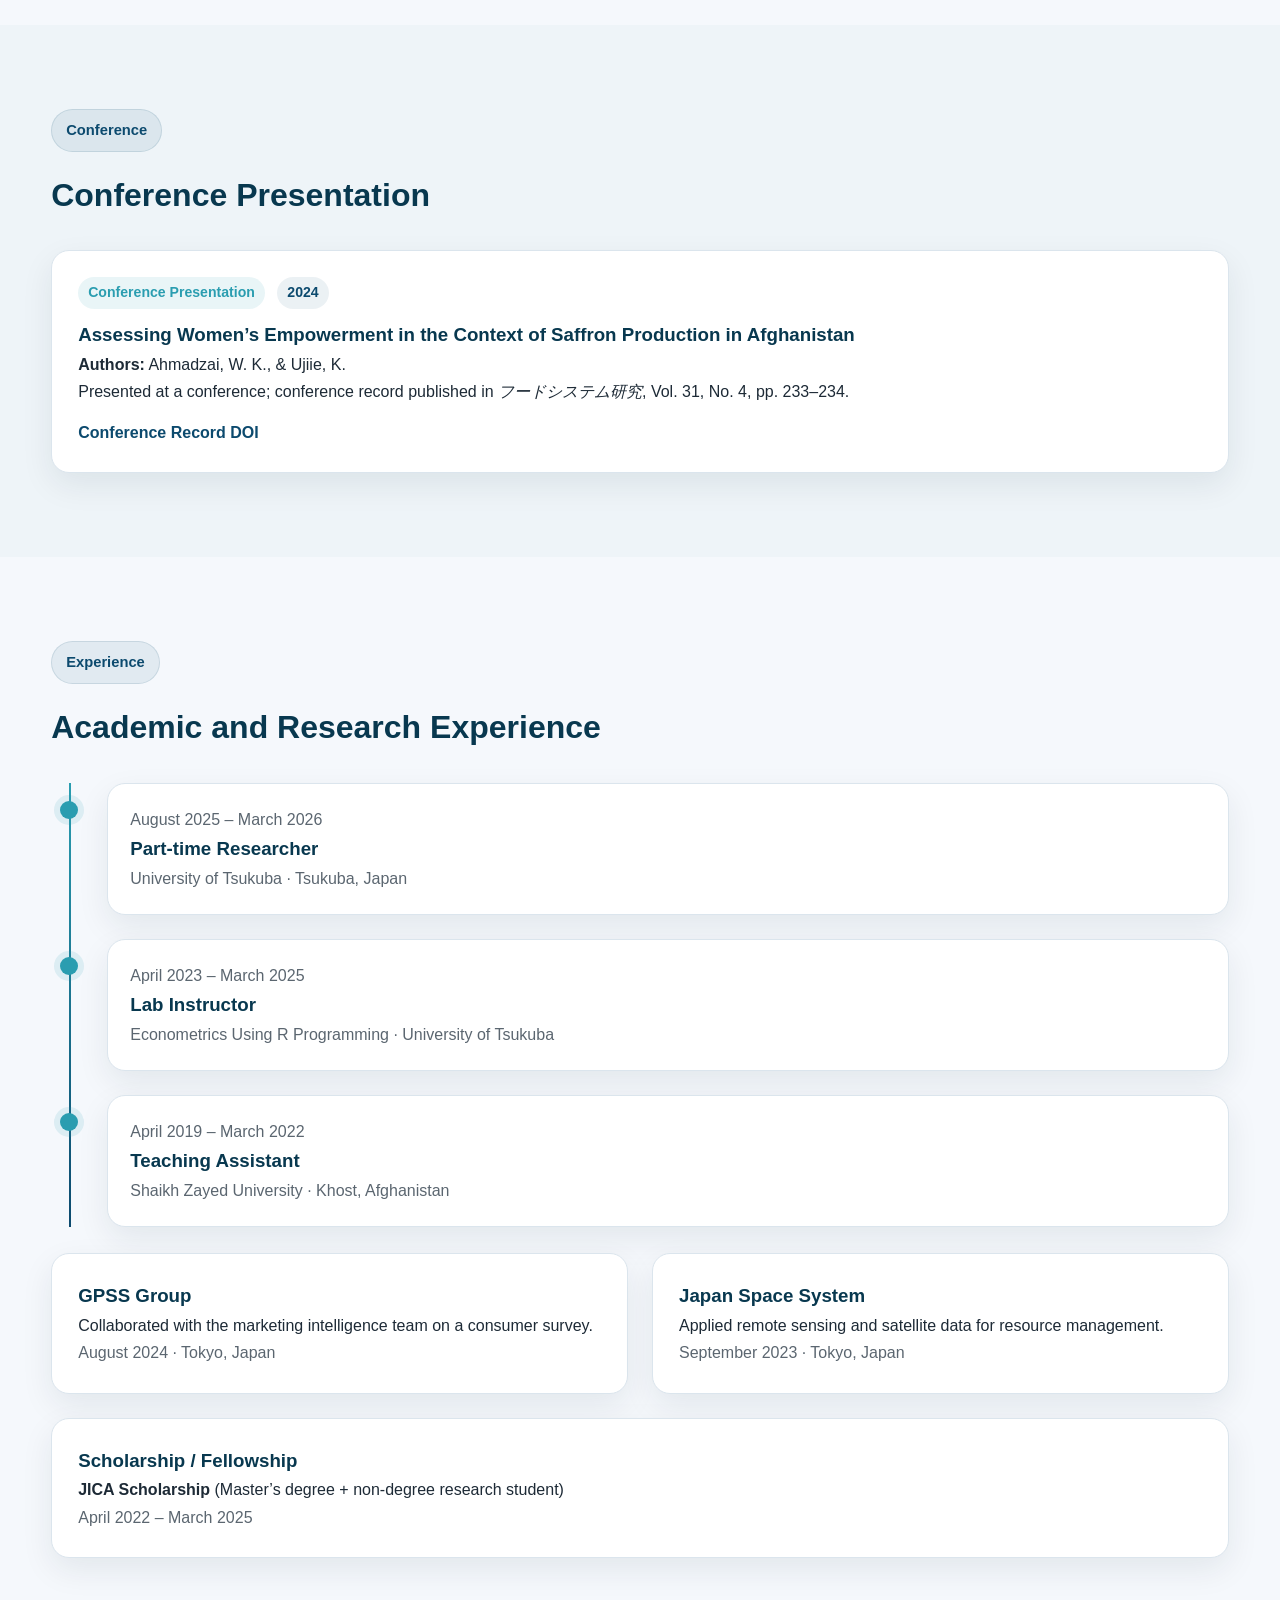
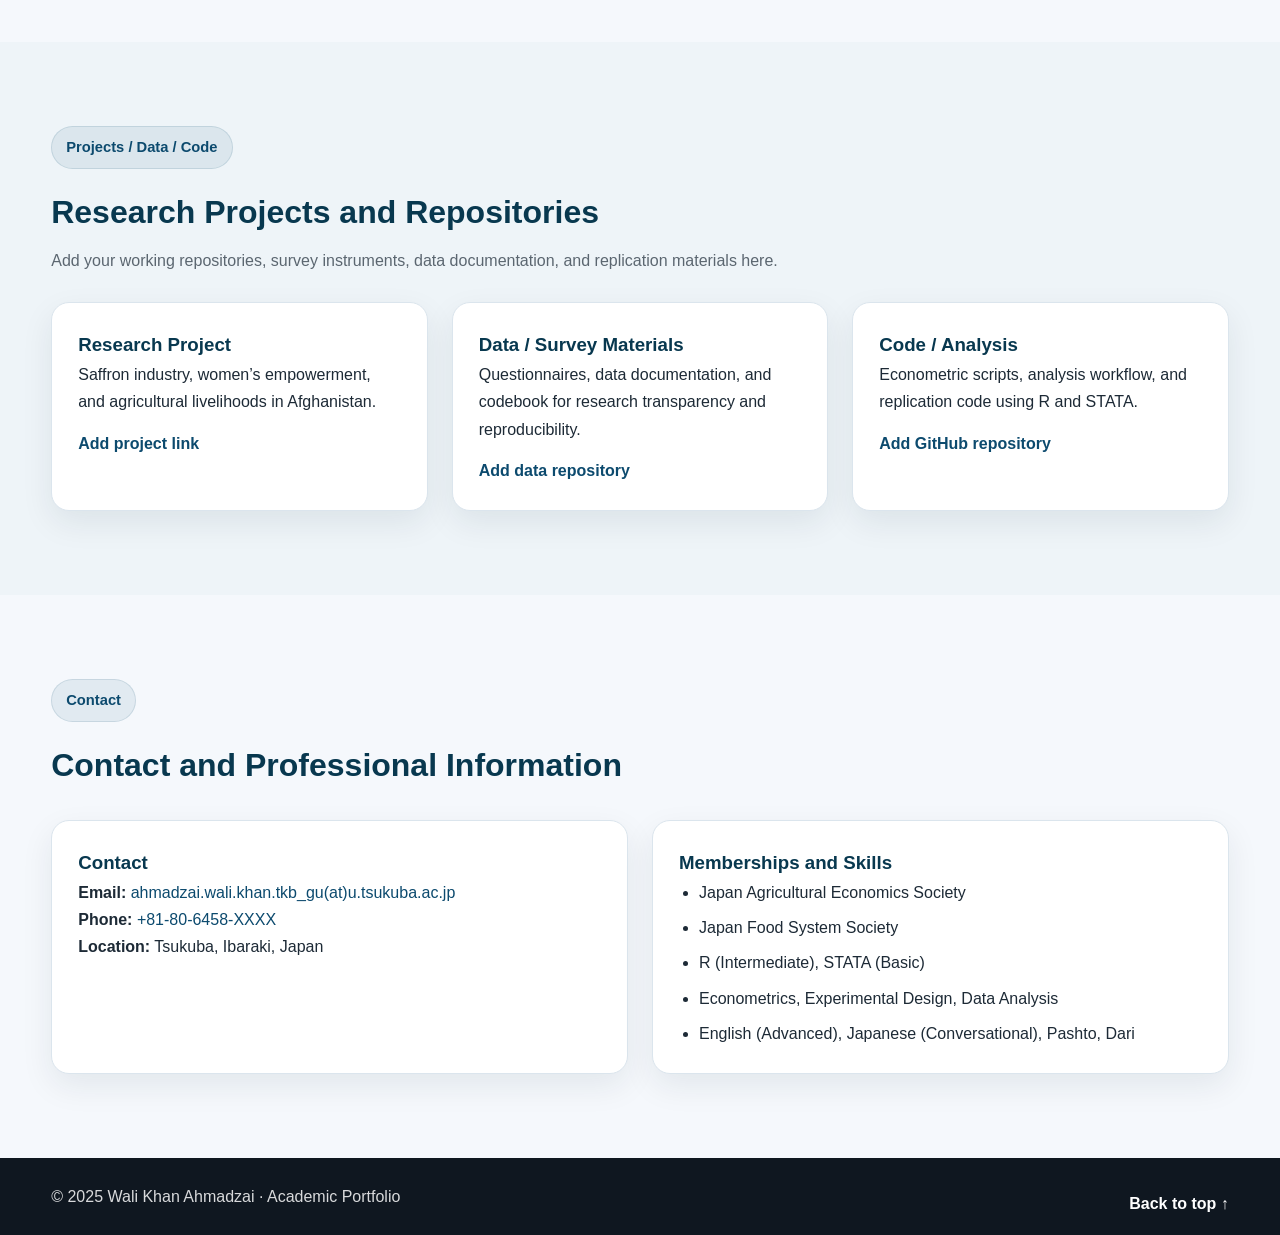
==== commit 60ac069a: "Update index.html" ====
--- a/index.html
+++ b/index.html
@@ -79,8 +79,8 @@
             <p>University of Tsukuba, Ibaraki, Japan</p>
 
             <ul class="meta-list">
-              <li><strong>Email:</strong> <a href="mailto:ahmadzai.wali.khan.tkb_gu@u.tsukuba.ac.jp">ahmadzai.wali.khan.tkb_gu(at)u.tsukuba.ac.jp</a></li>
-              <li><strong>Phone:</strong> <a href="tel:+818064589072">+81-80-6458-XXX</a></li>
+              <li><strong>Email:</strong> <a href="mailto:X">ahmadzai.wali.khan.tkb_gu(at)u.tsukuba.ac.jp</a></li>
+              <li><strong>Phone:</strong> <a href="tel:X">+81-80-6458-XXX</a></li>
               <li><strong>Languages:</strong> Pashto, Dari, English, Japanese</li>
               <li><strong>Methods:</strong> Applied Econometrics, & Experimental Design</li>
             </ul>
@@ -120,19 +120,74 @@
             </div>
           </article>
 
-          <article class="card reveal-up delay-1">
-            <h3>Research Interests</h3>
-            <ul class="styled-list">
-              <li>Agricultural Economics</li>
-              <li>Behavioral Economics</li>
-              <li>Consumer Preferences and Choice Experiments</li>
-              <li>Food Systems and Rural Livelihoods</li>
-              <li>Women’s Empowerment in Agriculture</li>
-              <li>Applied Econometrics and Experimental Design</li>
-            </ul>
-          </article>
-        </div>
-      </div>
+<article class="card reveal-up delay-1">
+  <h3>Research Interests</h3>
+
+  <div class="topic-block">
+    <h4>Consumer Preferences</h4>
+    <p>
+      I study how social, ethical, and product-related information shapes food choice,
+      valuation, and decision-making using stated-preference and experimental approaches.
+    </p>
+  </div>
+
+  <div class="topic-block">
+    <h4>Food Systems and Development</h4>
+    <p>
+      I examine how agriculture and food systems influence livelihoods, food security,
+      and rural development, particularly in developing-country contexts.
+    </p>
+  </div>
+
+  <div class="topic-block">
+    <h4>Social Impact and Agricultural Livelihoods</h4>
+    <p>
+      I investigate the social implications of agricultural systems, with emphasis on
+      women’s empowerment, equity, and ethical dimensions of production and consumer behavior.
+    </p>
+  </div>
+</article>
+          
+        </div>
+      </div>
+      <div class="two-col extra-profile-row">
+  <article class="card reveal-up">
+    <h3>Teaching</h3>
+
+    <div class="topic-block">
+      <h4>Shaikh Zayed University (Undergraduate)</h4>
+      <ul class="styled-list compact-list">
+        <li>Development Economics (Spring 2019)</li>
+        <li>Production Economics (Fall 2019)</li>
+        <li>Econometrics (Spring 2020)</li>
+        <li>Applied Econometrics (Spring 2021)</li>
+        <li>Statistical Methodology (Fall 2021)</li>
+      </ul>
+    </div>
+
+    <div class="topic-block">
+      <h4>University of Tsukuba (Lab Instructor)</h4>
+      <ul class="styled-list compact-list">
+        <li>Econometrics Using R Programming (April 2023 – March 2025)</li>
+      </ul>
+    </div>
+  </article>
+
+  <article class="card reveal-up delay-1">
+    <h3>Grants & Funding</h3>
+
+    <div class="topic-block">
+      <h4>Research Grants</h4>
+      <p>To be updated.</p>
+    </div>
+
+    <div class="topic-block">
+      <h4>Scholarship Support</h4>
+      <p>PEACE Project Scholarship, JICA (April 2022 – March 2025)</p>
+    </div>
+  </article>
+</div>
+      
     </section>
 
     <section id="research" class="section section-alt section-offset">
@@ -326,8 +381,8 @@
         <div class="two-col">
           <article class="card reveal-up">
             <h3>Contact</h3>
-            <p><strong>Email:</strong> <a href="mailto:ahmadzai.wali.khan.tkb_gu(at)u.tsukuba.ac.jp">ahmadzai.wali.khan.tkb_gu(at)u.tsukuba.ac.jp</a></p>
-            <p><strong>Phone:</strong> <a href="tel:+81806458XXXX">+81-80-6458-XXXX</a></p>
+            <p><strong>Email:</strong> <a href="mailto:X">ahmadzai.wali.khan.tkb_gu(at)u.tsukuba.ac.jp</a></p>
+            <p><strong>Phone:</strong> <a href="tel:X">+81-80-6458-XXXX</a></p>
             <p><strong>Location:</strong> Tsukuba, Ibaraki, Japan</p>
           </article>
 
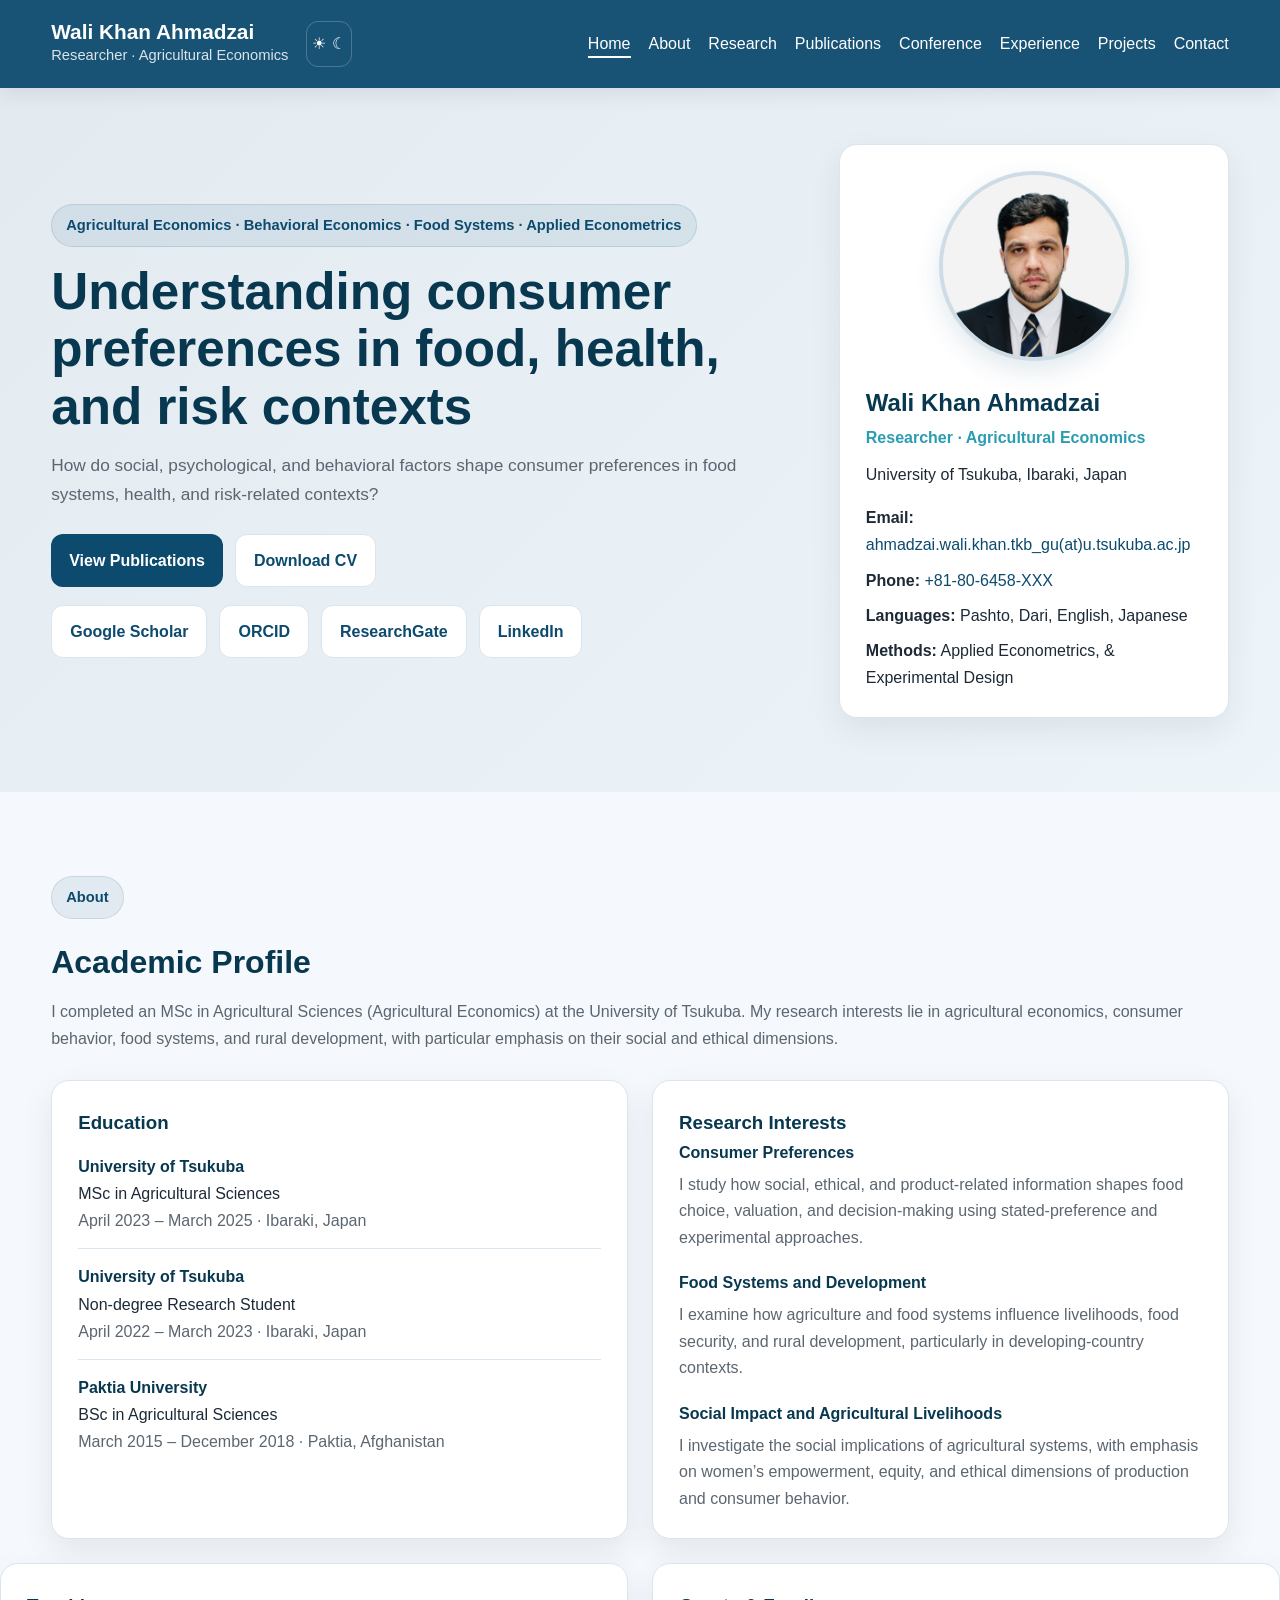
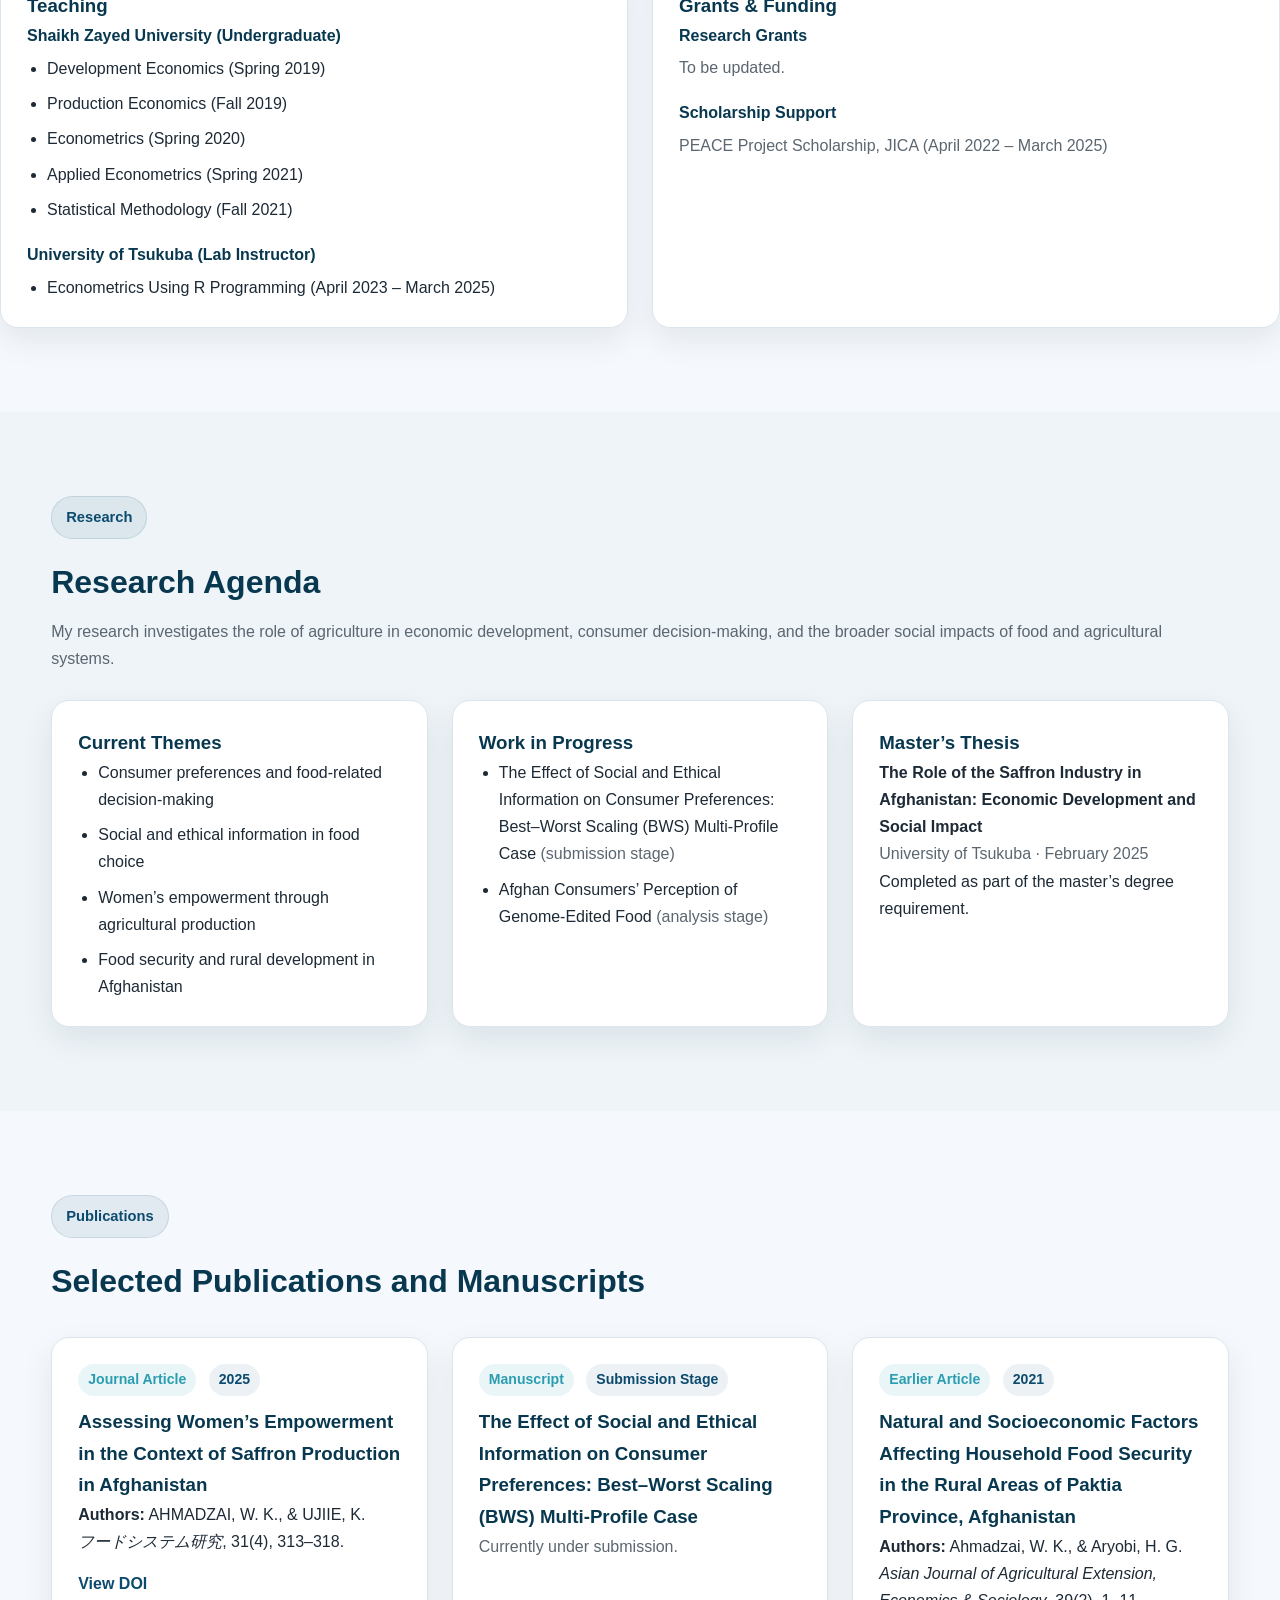
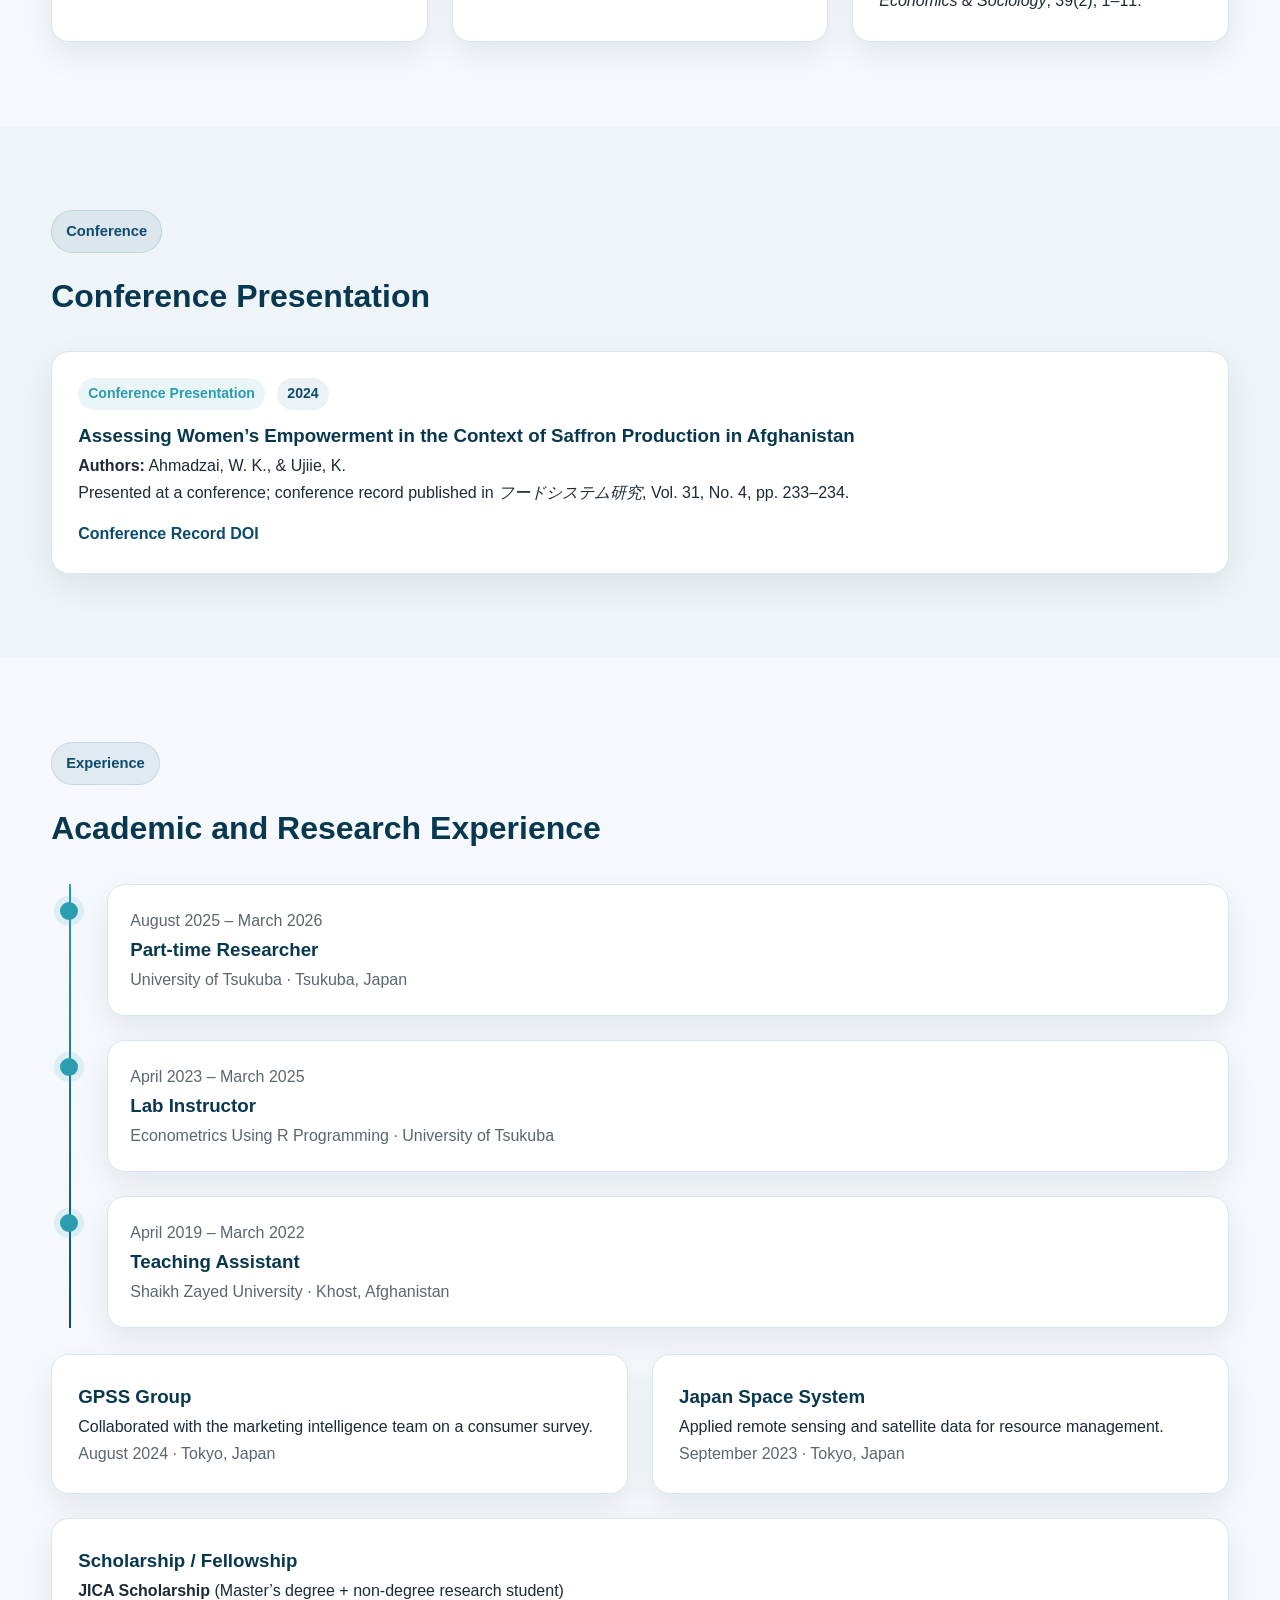
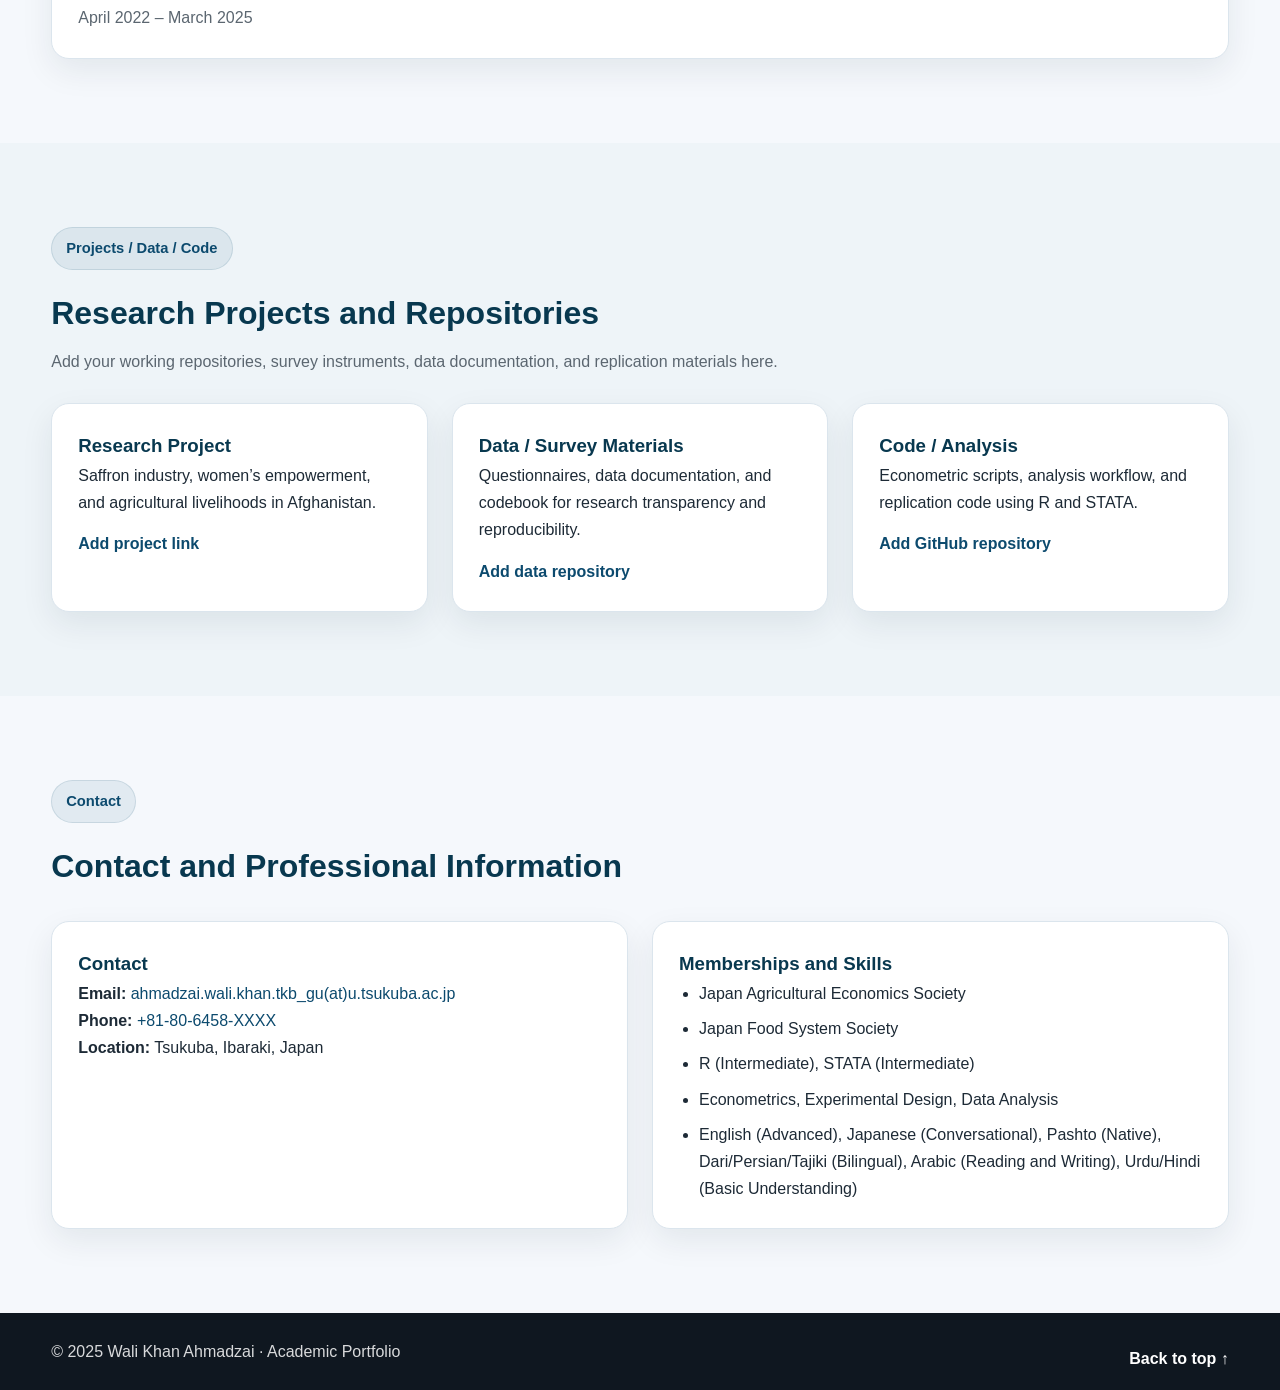
==== commit 31915473: "Update index.html" ====
--- a/index.html
+++ b/index.html
@@ -391,9 +391,10 @@
             <ul class="styled-list">
               <li>Japan Agricultural Economics Society</li>
               <li>Japan Food System Society</li>
-              <li>R (Intermediate), STATA (Basic)</li>
+              
+              <li>R (Intermediate), STATA (Intermediate)</li>
               <li>Econometrics, Experimental Design, Data Analysis</li>
-              <li>English (Advanced), Japanese (Conversational), Pashto, Dari</li>
+              <li>English (Advanced), Japanese (Conversational), Pashto (Native), Dari/Persian/Tajiki (Bilingual), Arabic (Reading and Writing), Urdu/Hindi (Basic Understanding)</li>
             </ul>
           </article>
         </div>
--- a/style.css
+++ b/style.css
@@ -408,7 +408,34 @@
 .styled-list {
   padding-left: 20px;
 }
-
+.topic-block + .topic-block {
+  margin-top: 18px;
+}
+
+.topic-block h4 {
+  margin-bottom: 6px;
+  font-size: 1rem;
+  font-weight: 700;
+  color: var(--primary-dark);
+}
+
+.topic-block p {
+  margin: 0;
+  color: var(--muted);
+  line-height: 1.65;
+}
+
+.compact-list {
+  margin-top: 6px;
+}
+
+.compact-list li {
+  margin-top: 4px;
+}
+
+.extra-profile-row {
+  margin-top: 24px;
+}
 .styled-list li + li {
   margin-top: 8px;
 }
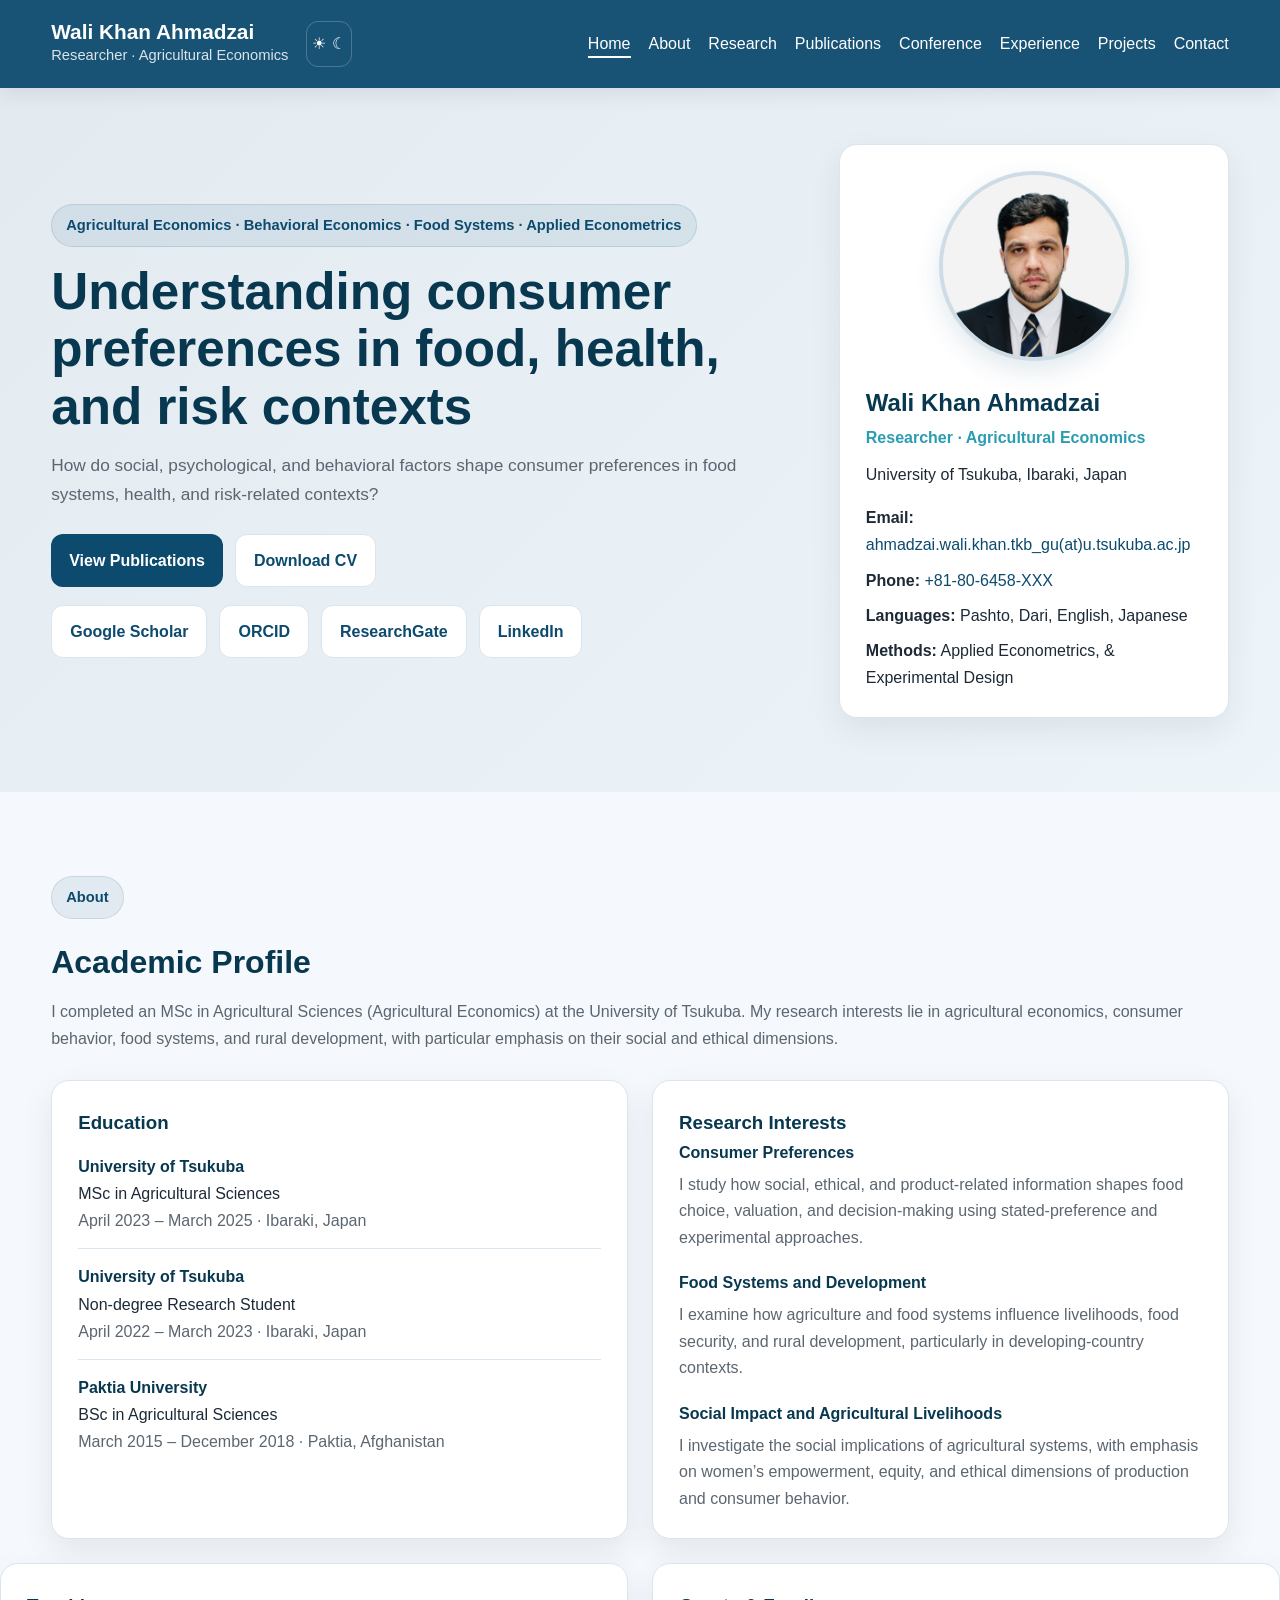
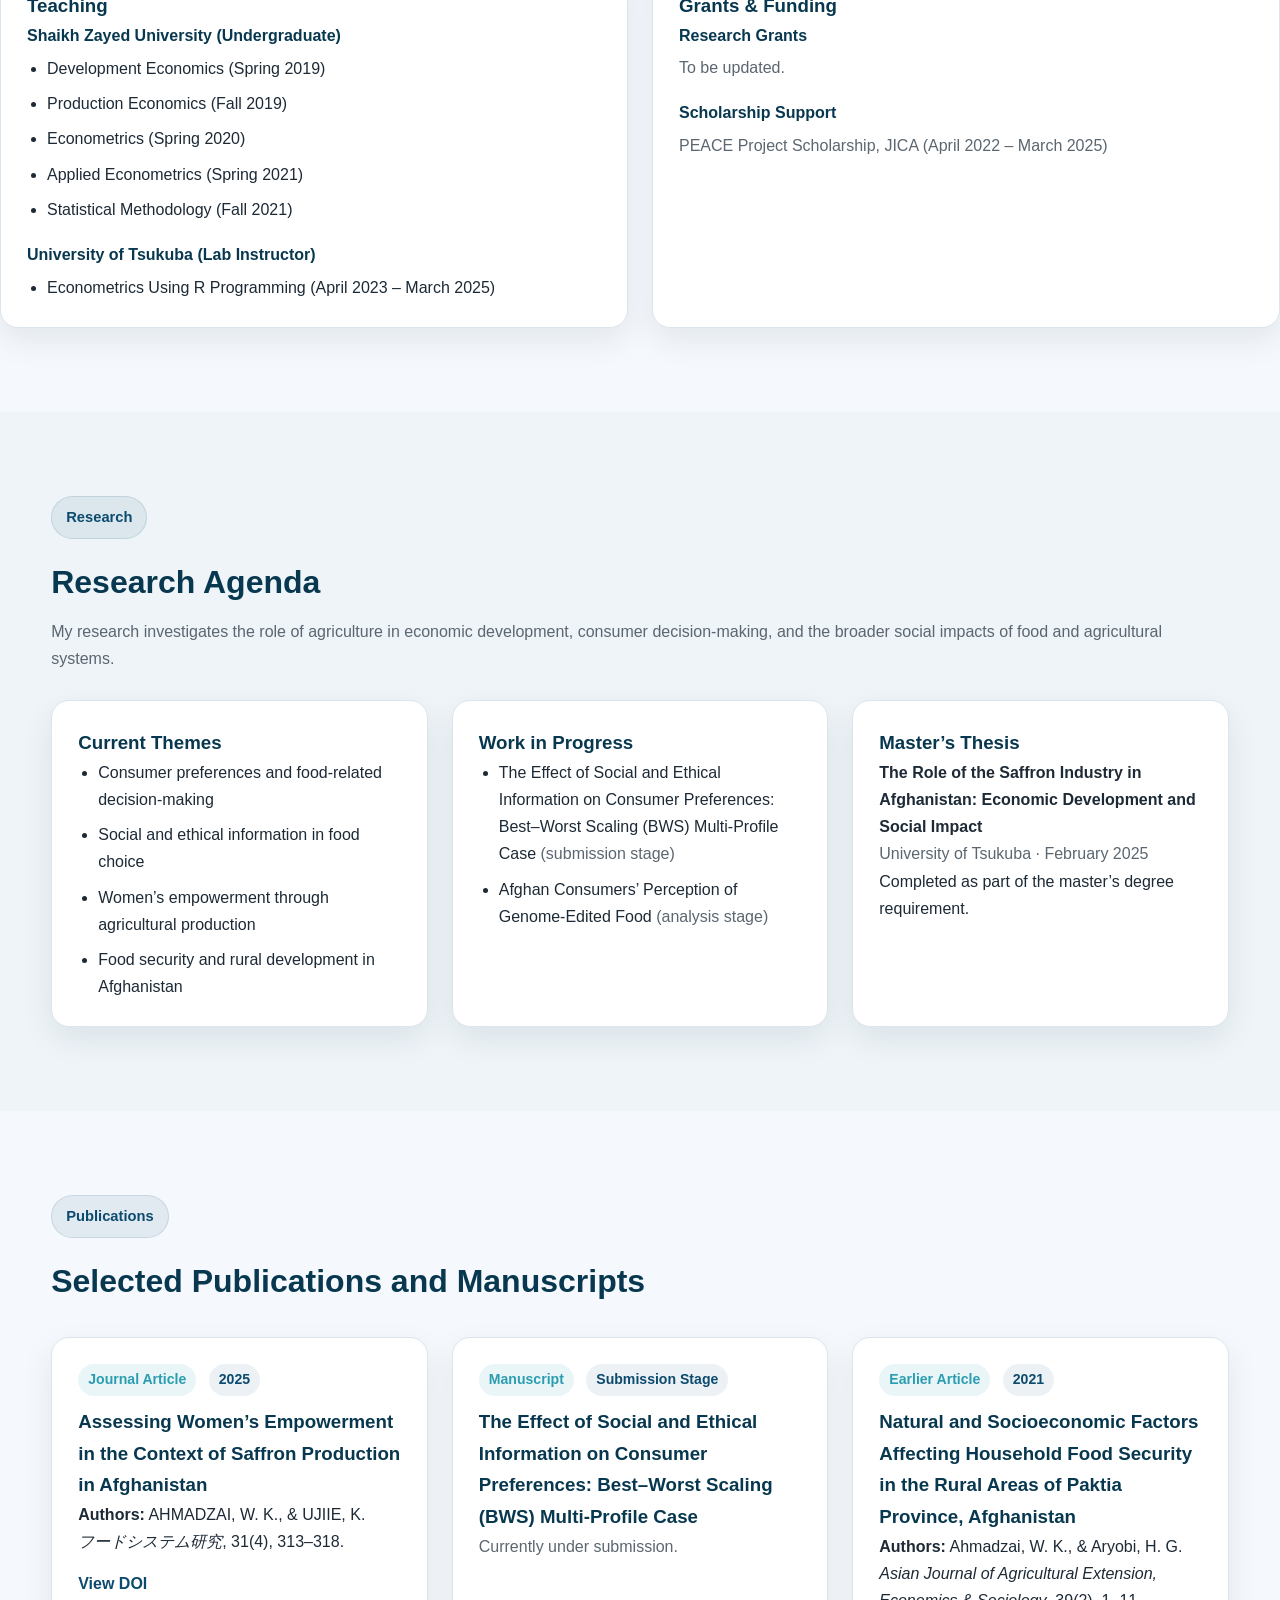
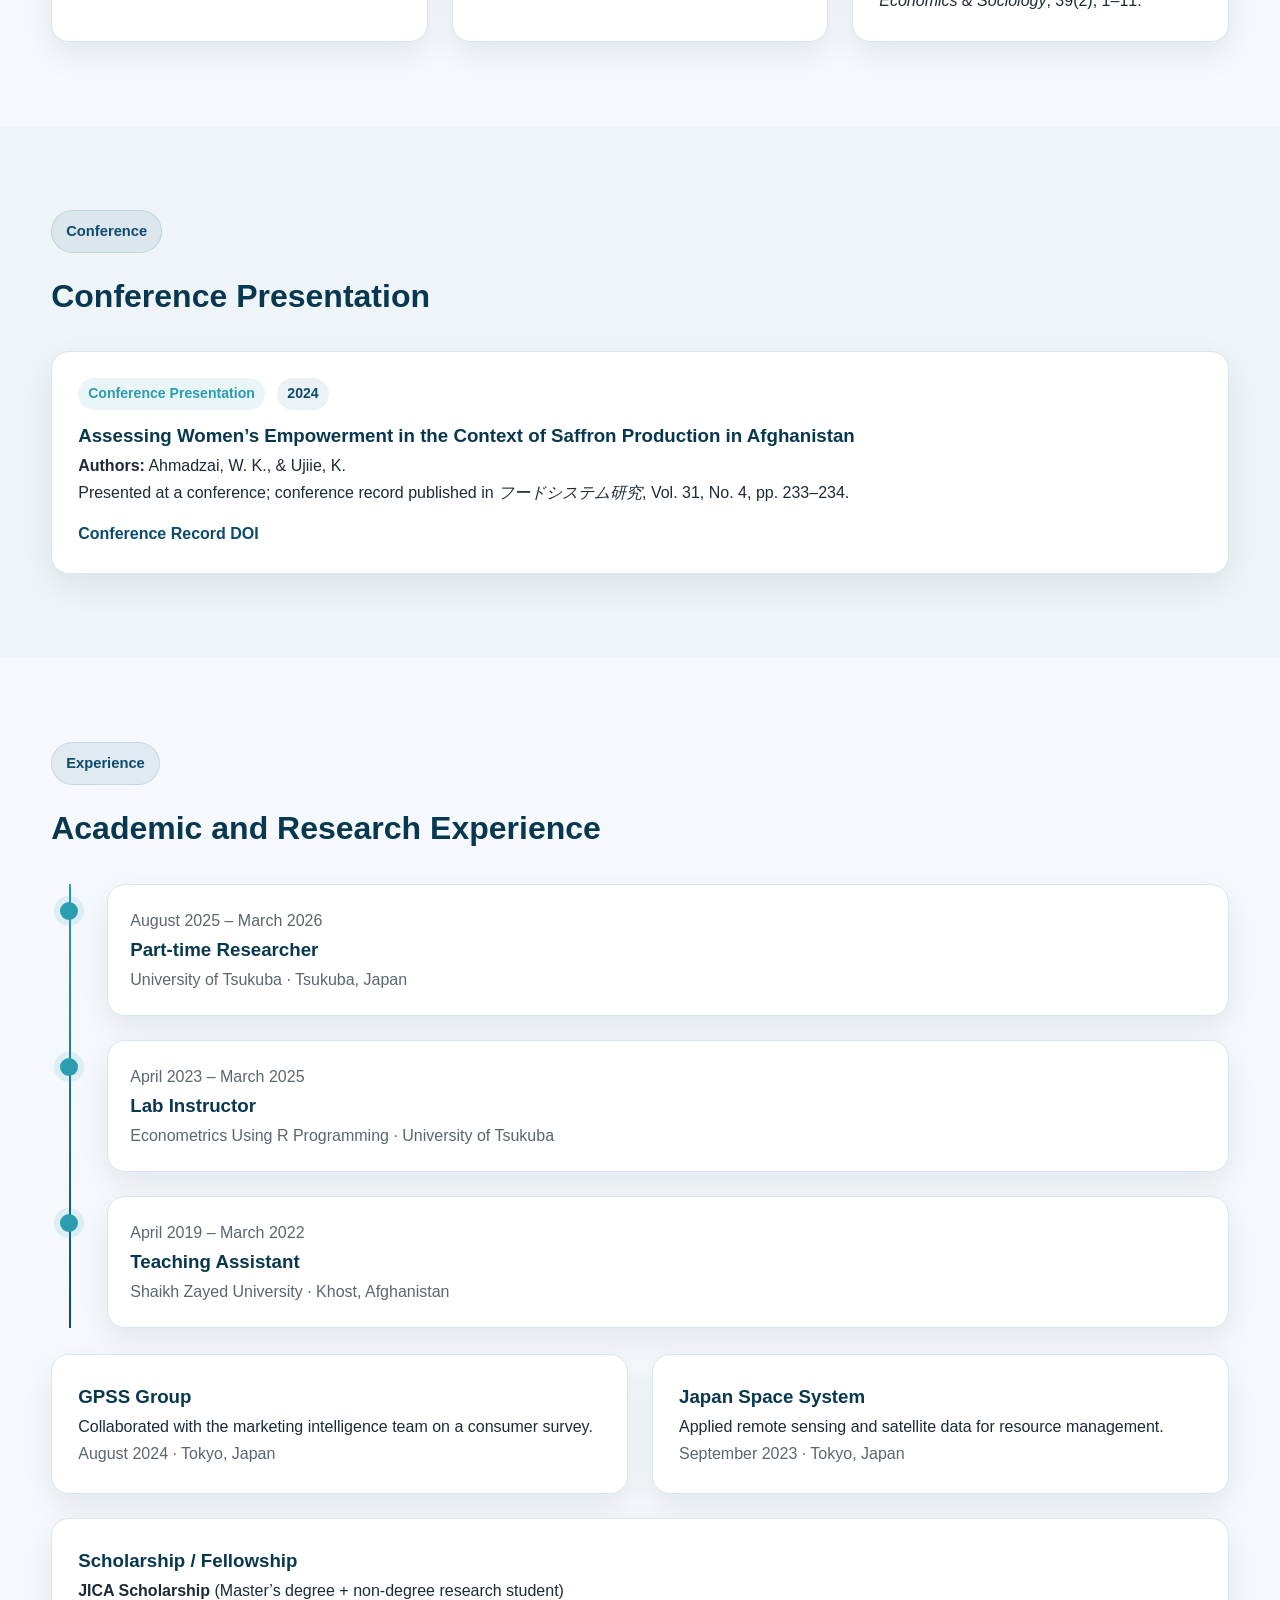
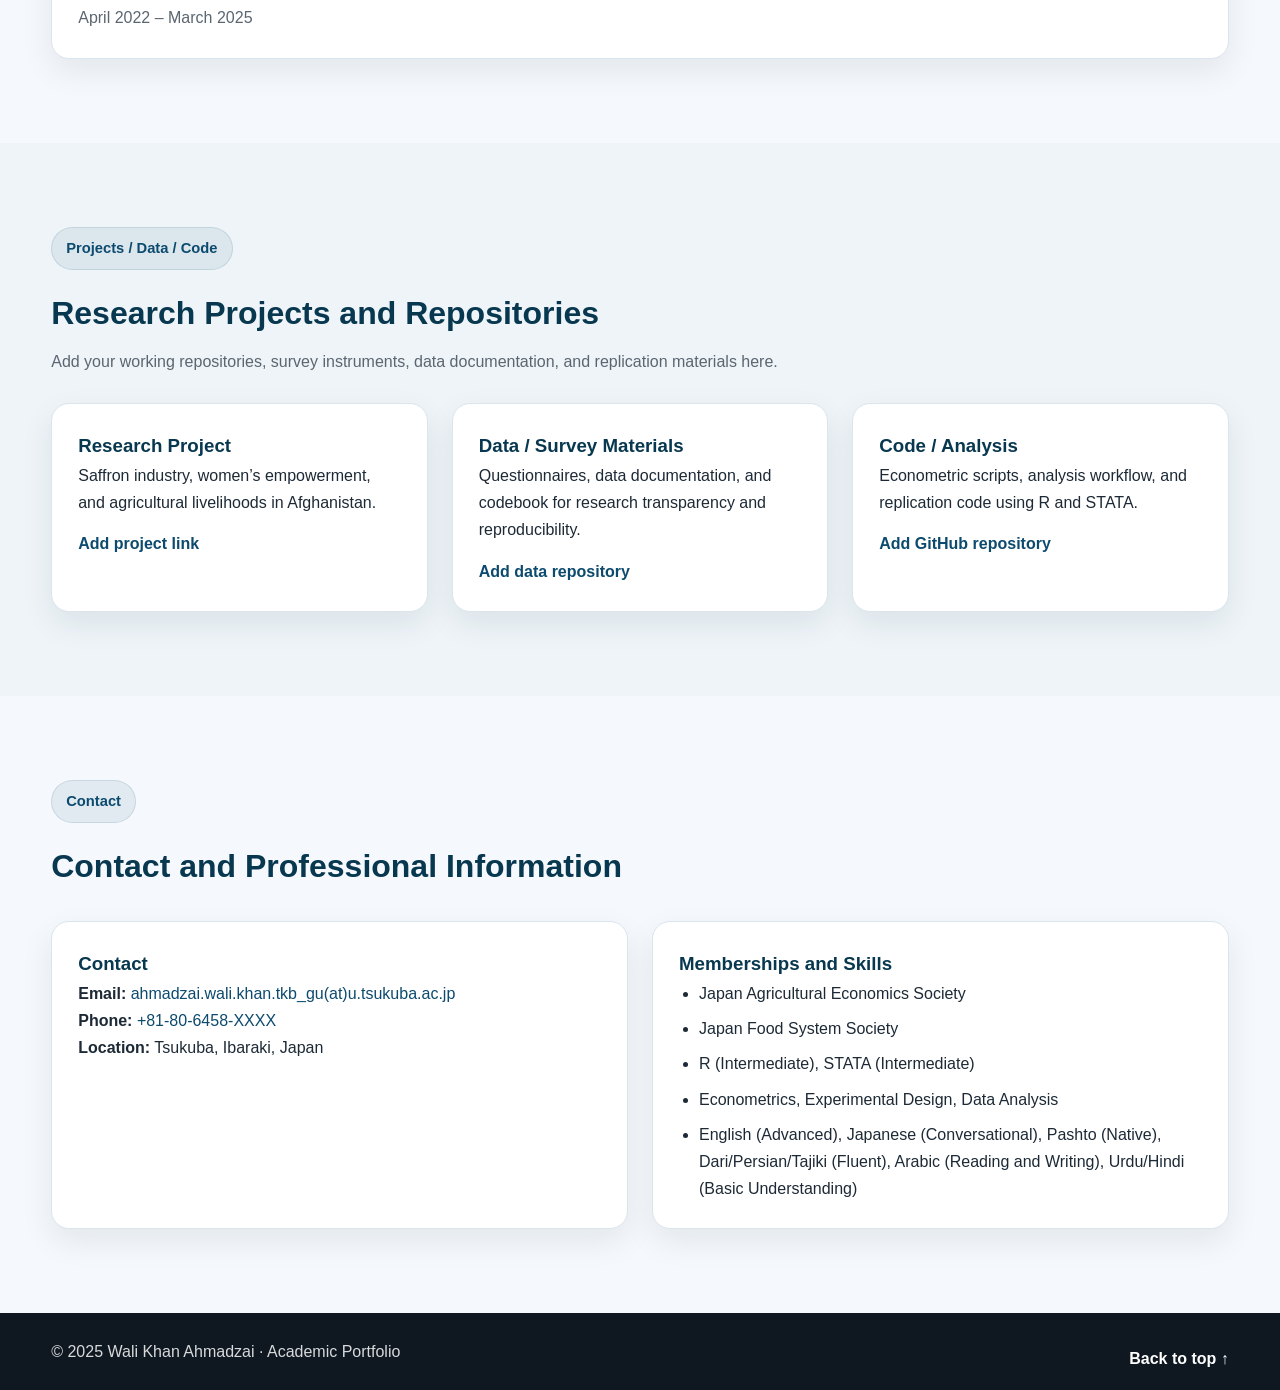
==== commit 2156b110: "Update index.html" ====
--- a/index.html
+++ b/index.html
@@ -394,7 +394,7 @@
               
               <li>R (Intermediate), STATA (Intermediate)</li>
               <li>Econometrics, Experimental Design, Data Analysis</li>
-              <li>English (Advanced), Japanese (Conversational), Pashto (Native), Dari/Persian/Tajiki (Bilingual), Arabic (Reading and Writing), Urdu/Hindi (Basic Understanding)</li>
+              <li>English (Advanced), Japanese (Conversational), Pashto (Native), Dari/Persian/Tajiki (Fluent), Arabic (Reading and Writing), Urdu/Hindi (Basic Understanding)</li>
             </ul>
           </article>
         </div>
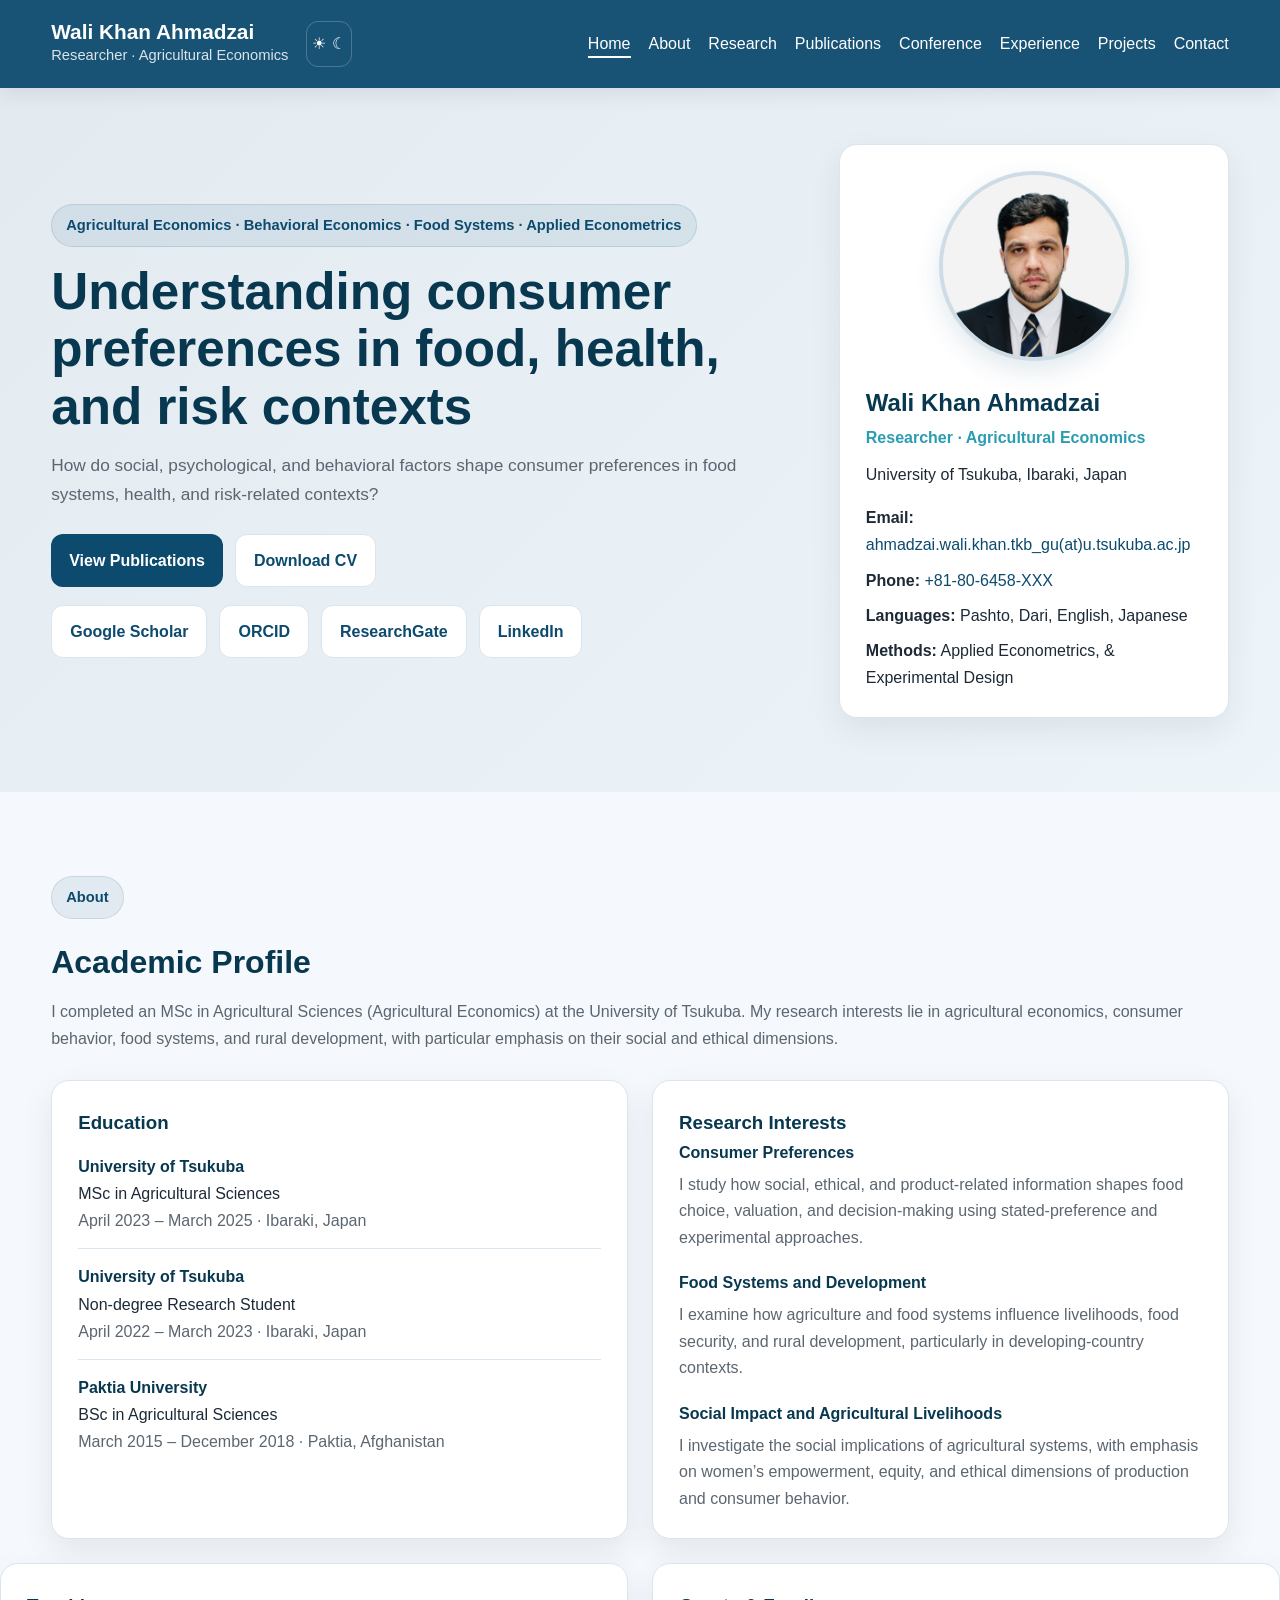
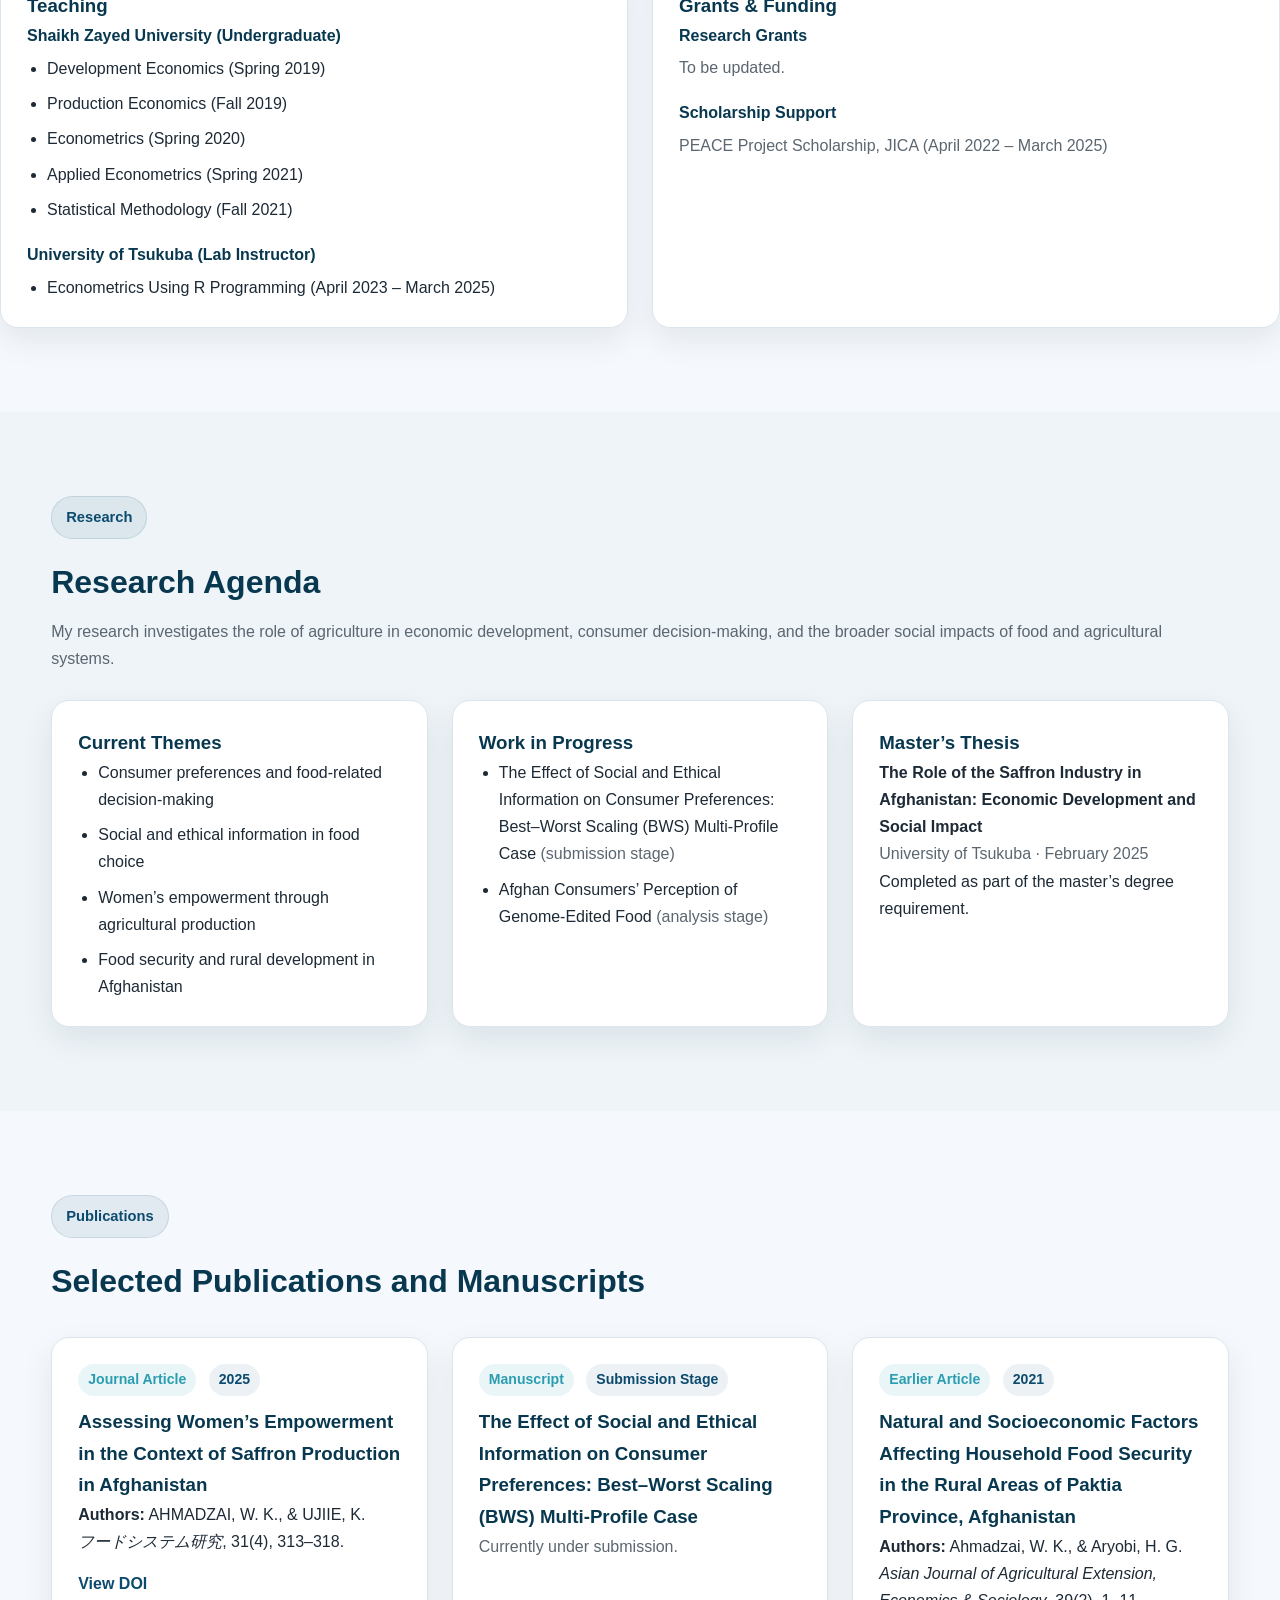
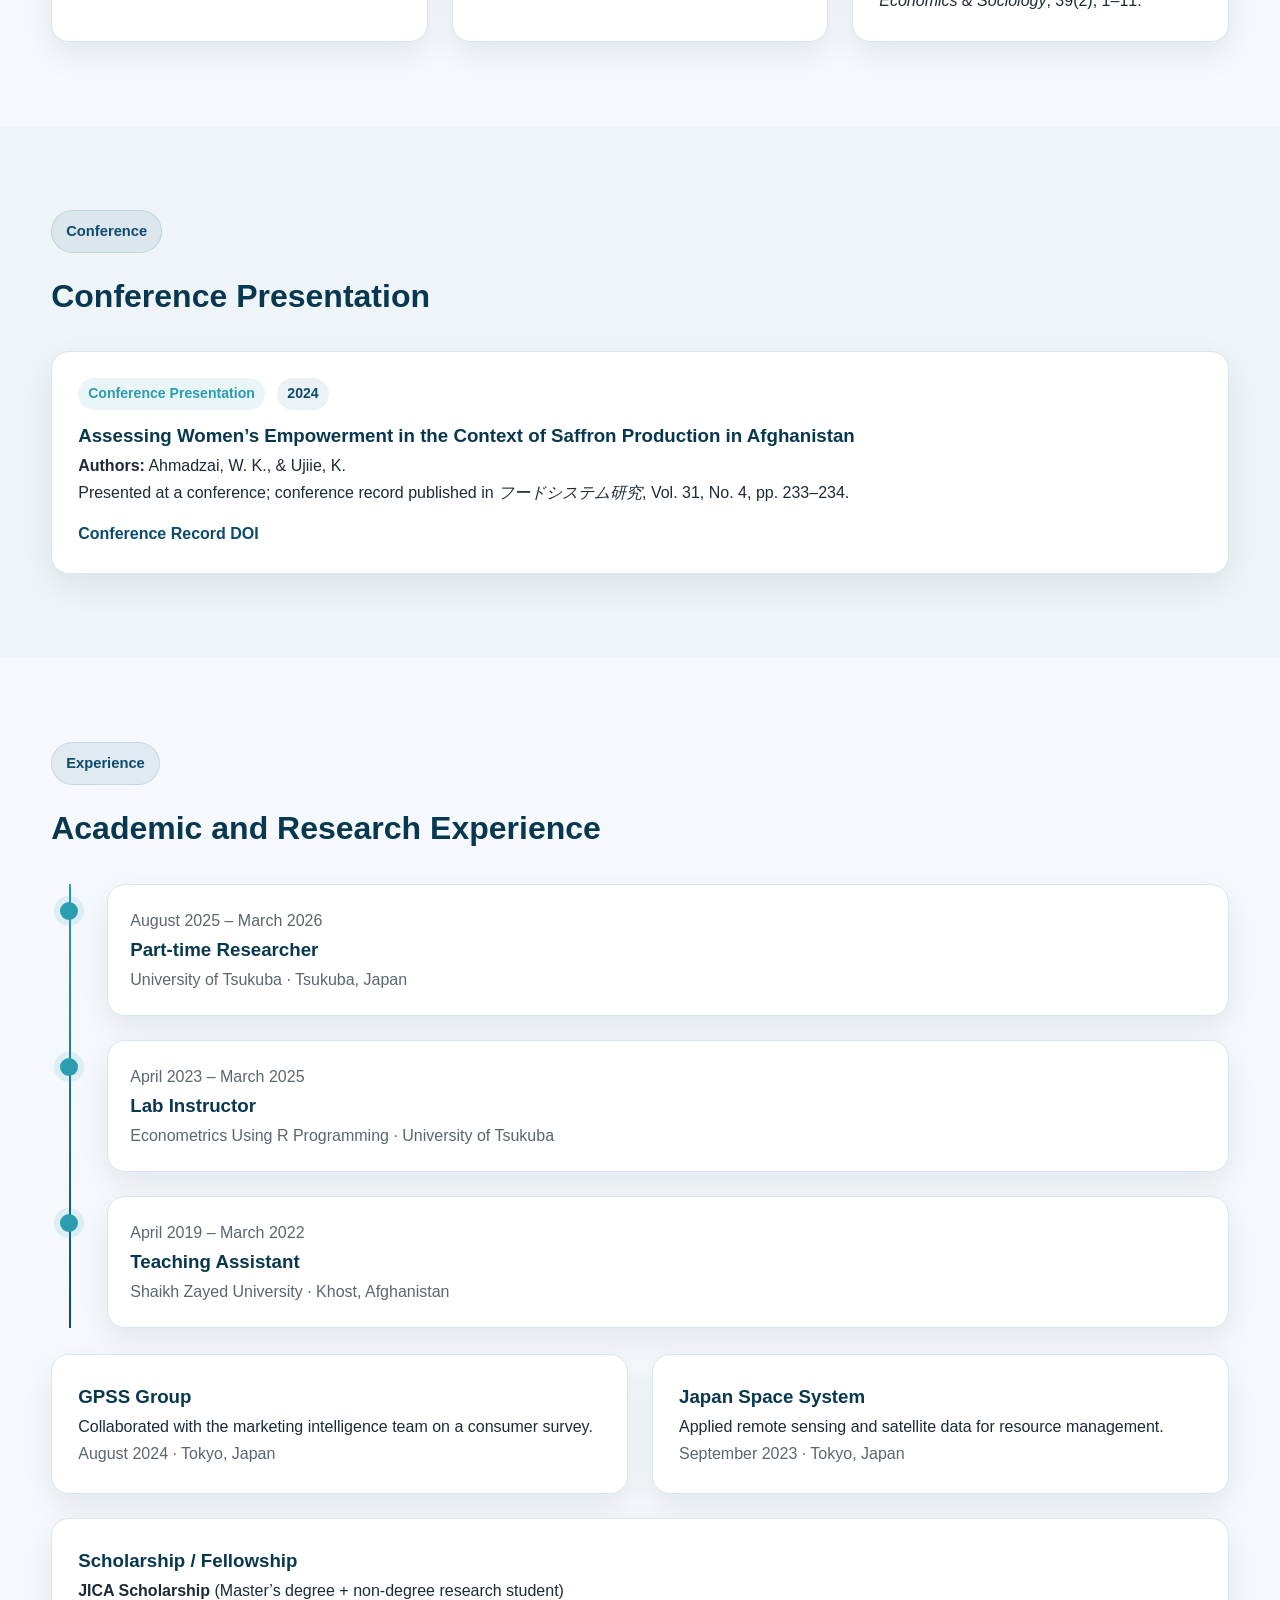
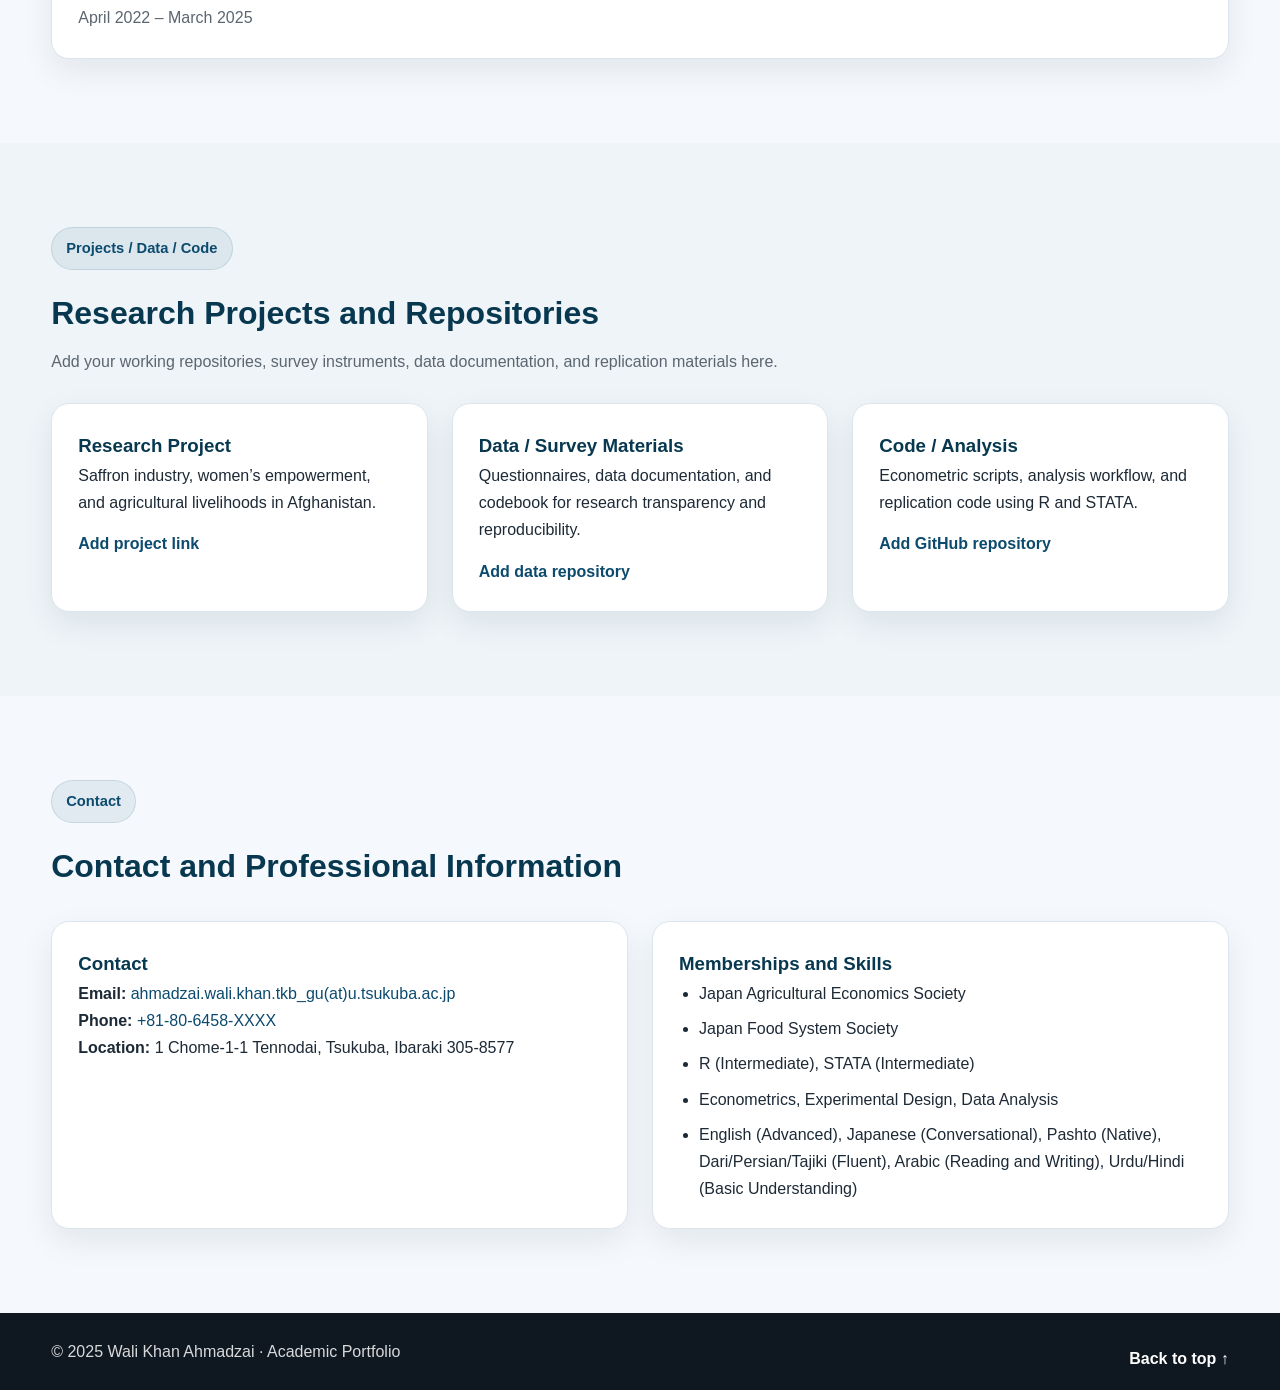
==== commit 888cf5e3: "Update index.html" ====
--- a/index.html
+++ b/index.html
@@ -383,7 +383,7 @@
             <h3>Contact</h3>
             <p><strong>Email:</strong> <a href="mailto:X">ahmadzai.wali.khan.tkb_gu(at)u.tsukuba.ac.jp</a></p>
             <p><strong>Phone:</strong> <a href="tel:X">+81-80-6458-XXXX</a></p>
-            <p><strong>Location:</strong> Tsukuba, Ibaraki, Japan</p>
+            <p><strong>Location:</strong> 1 Chome-1-1 Tennodai, Tsukuba, Ibaraki 305-8577</p>
           </article>
 
           <article class="card reveal-up delay-1">
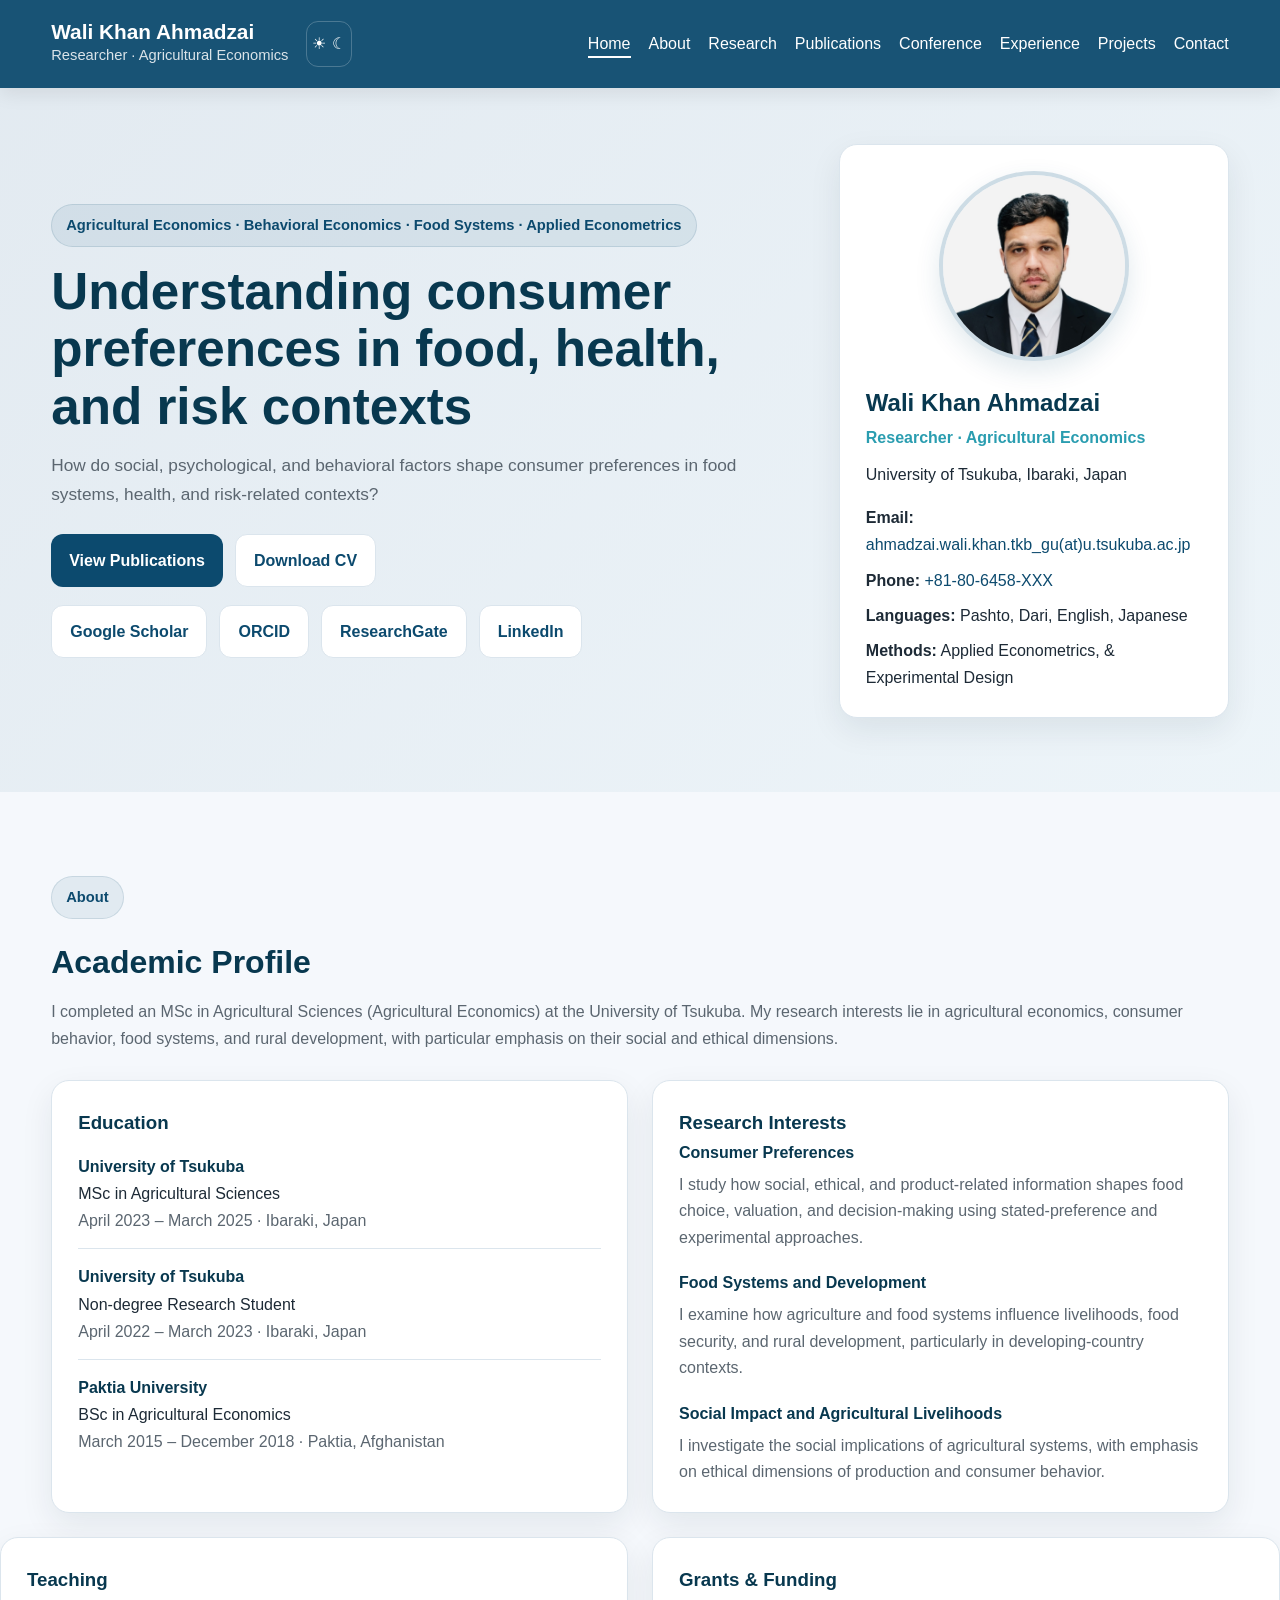
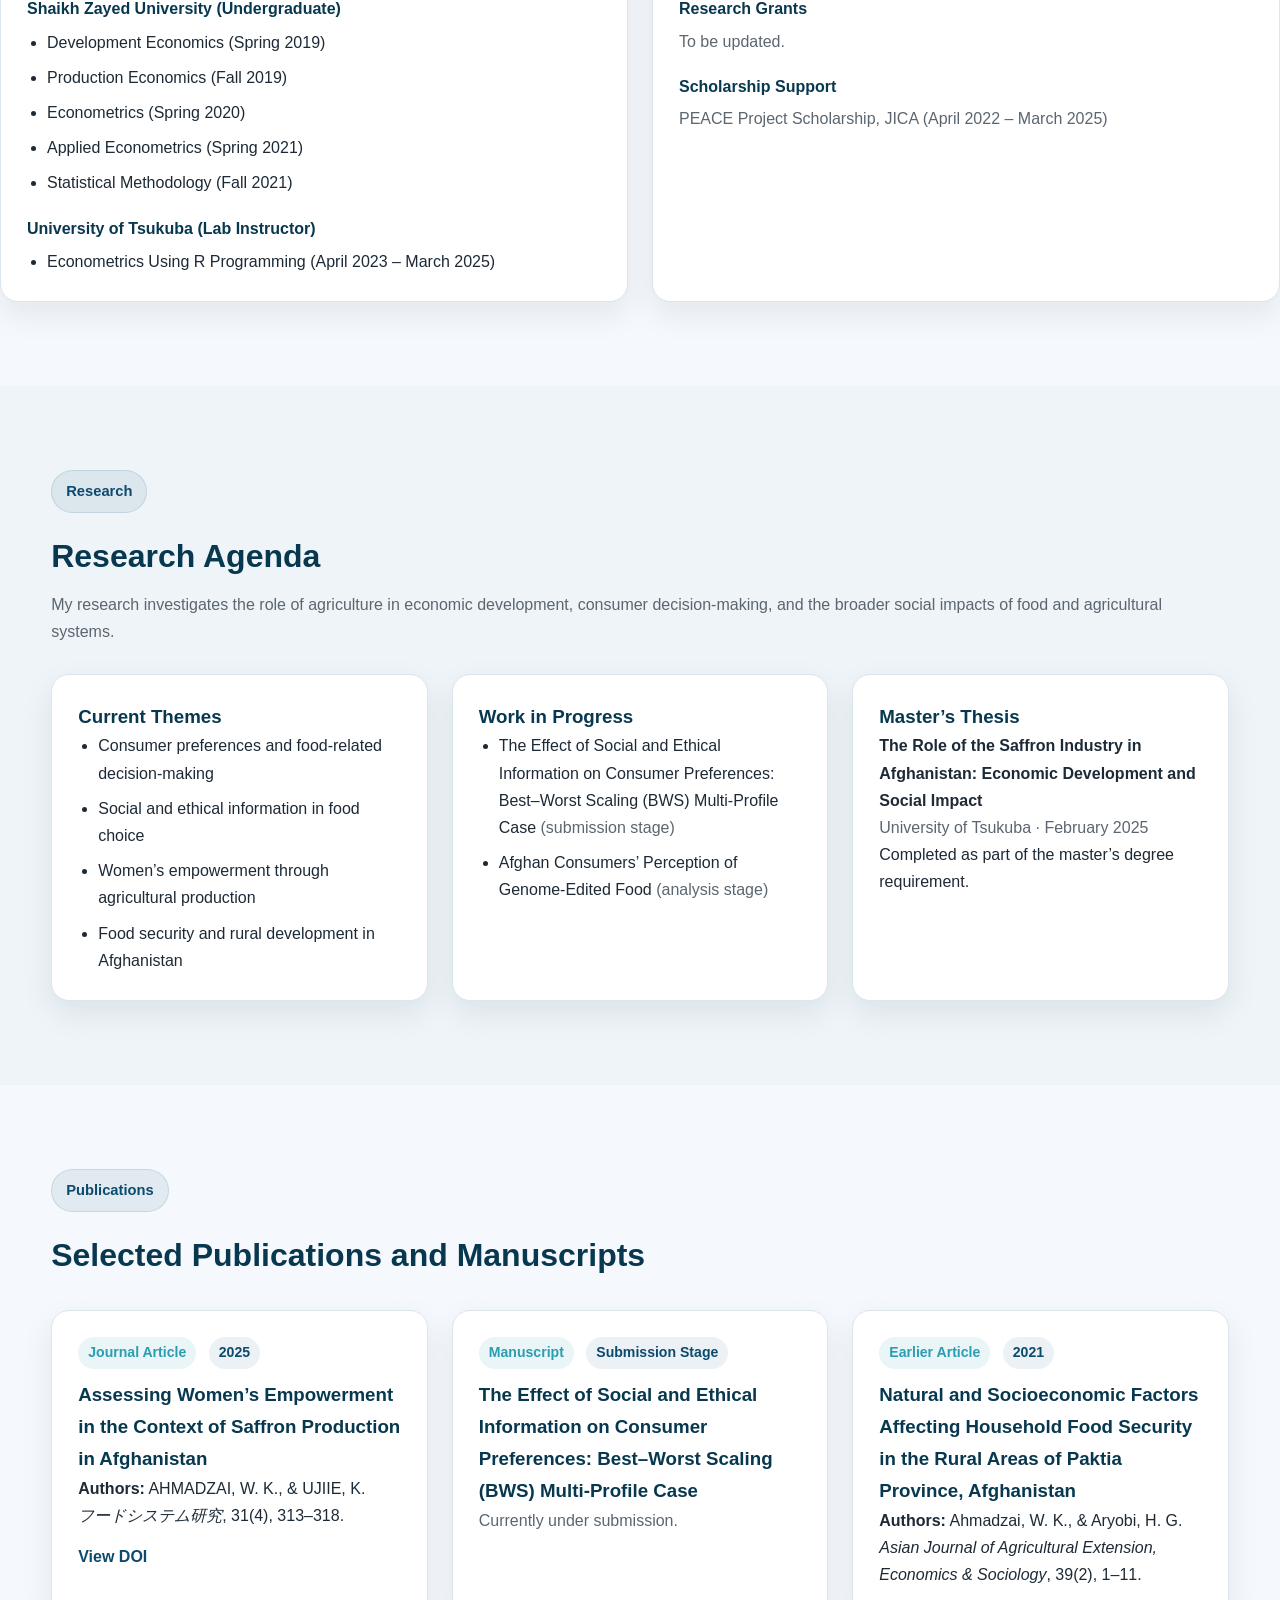
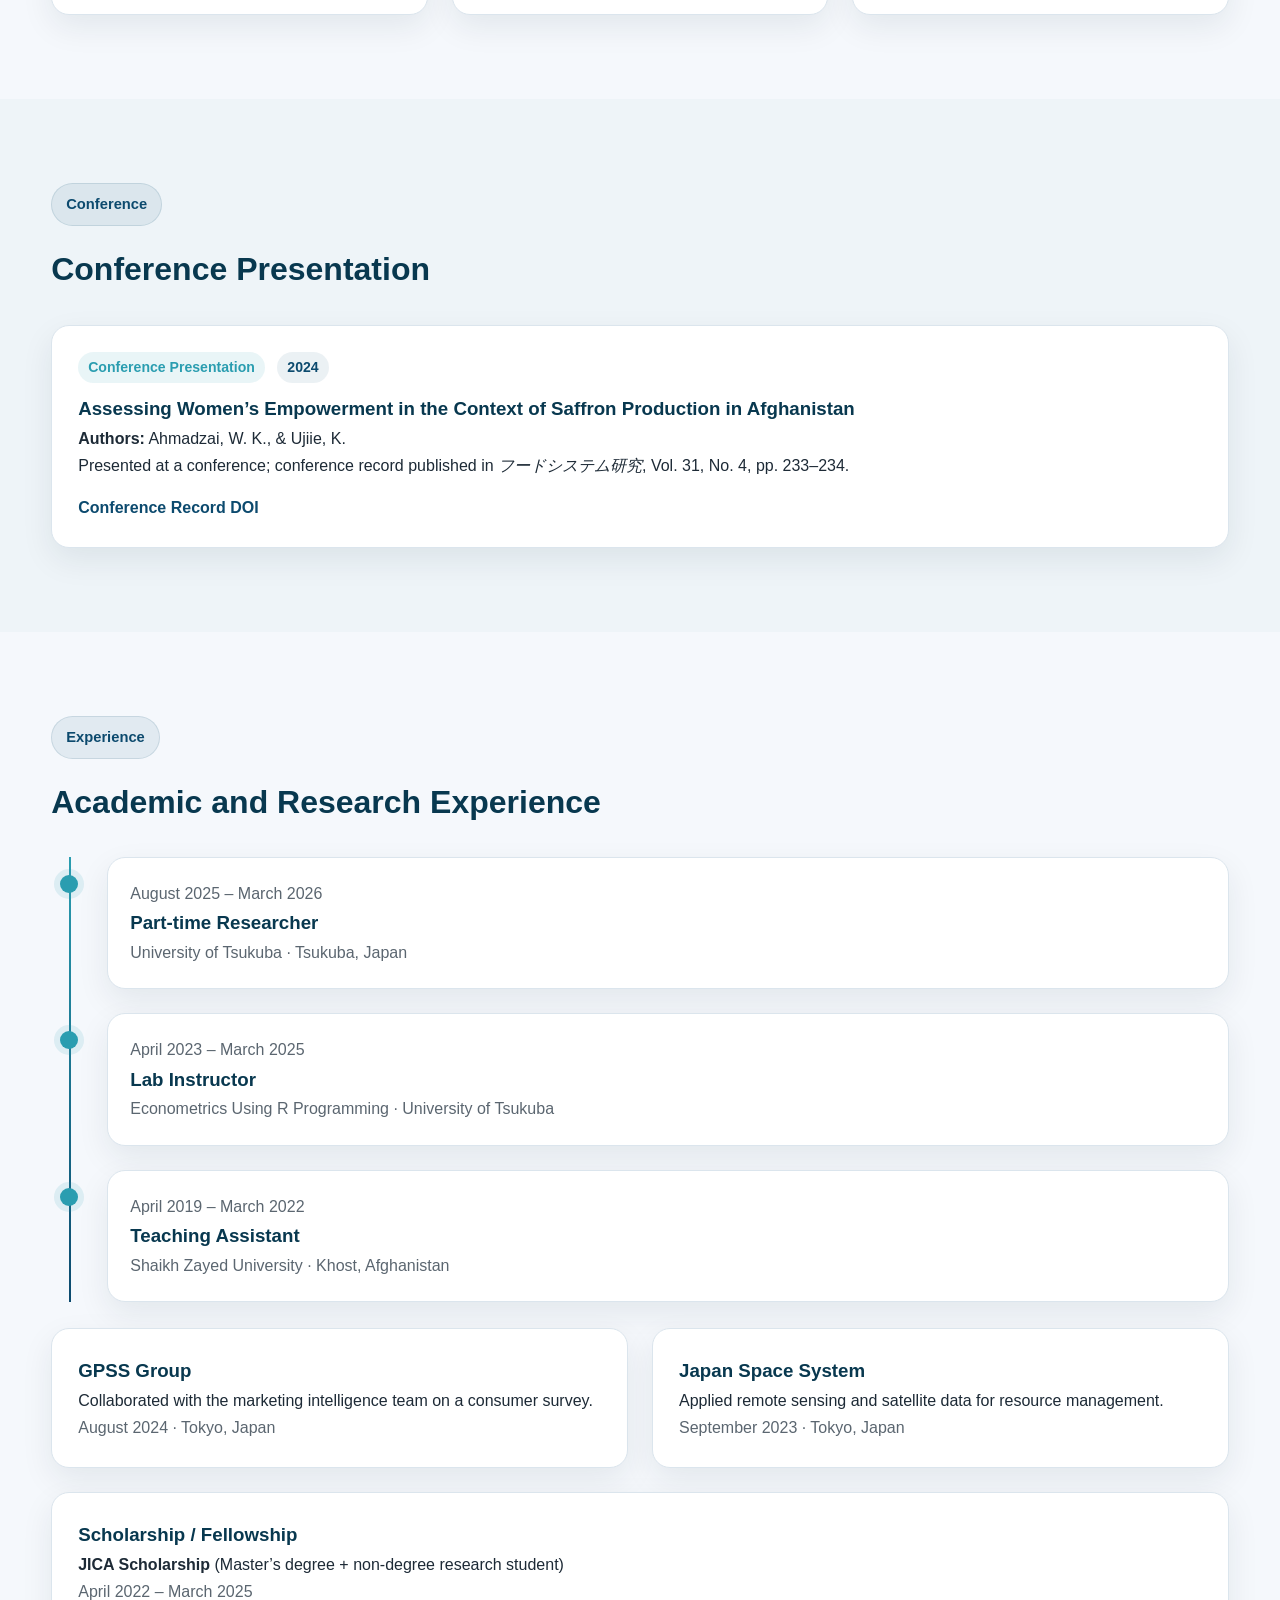
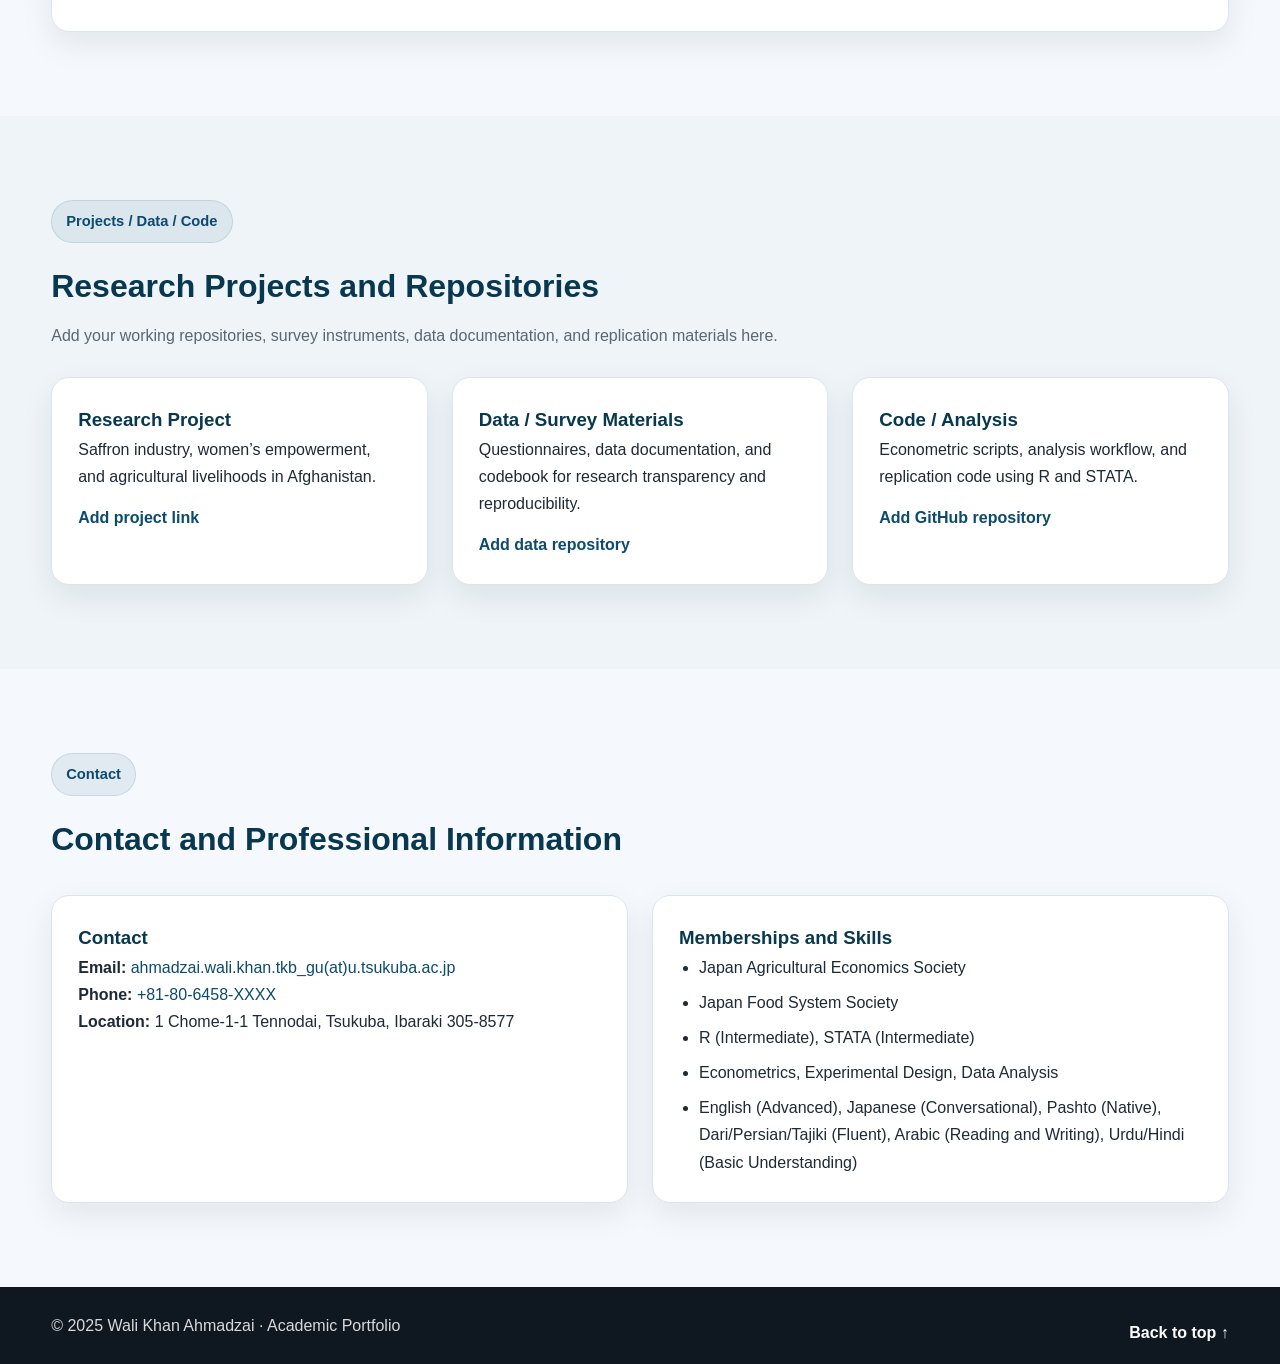
==== commit 7944856f: "Update index.html" ====
--- a/index.html
+++ b/index.html
@@ -115,7 +115,7 @@
             </div>
             <div class="timeline-item">
               <h4>Paktia University</h4>
-              <p>BSc in Agricultural Sciences</p>
+              <p>BSc in Agricultural Economics</p>
               <span>March 2015 – December 2018 · Paktia, Afghanistan</span>
             </div>
           </article>
@@ -142,8 +142,7 @@
   <div class="topic-block">
     <h4>Social Impact and Agricultural Livelihoods</h4>
     <p>
-      I investigate the social implications of agricultural systems, with emphasis on
-      women’s empowerment, equity, and ethical dimensions of production and consumer behavior.
+      I investigate the social implications of agricultural systems, with emphasis on ethical dimensions of production and consumer behavior.
     </p>
   </div>
 </article>
